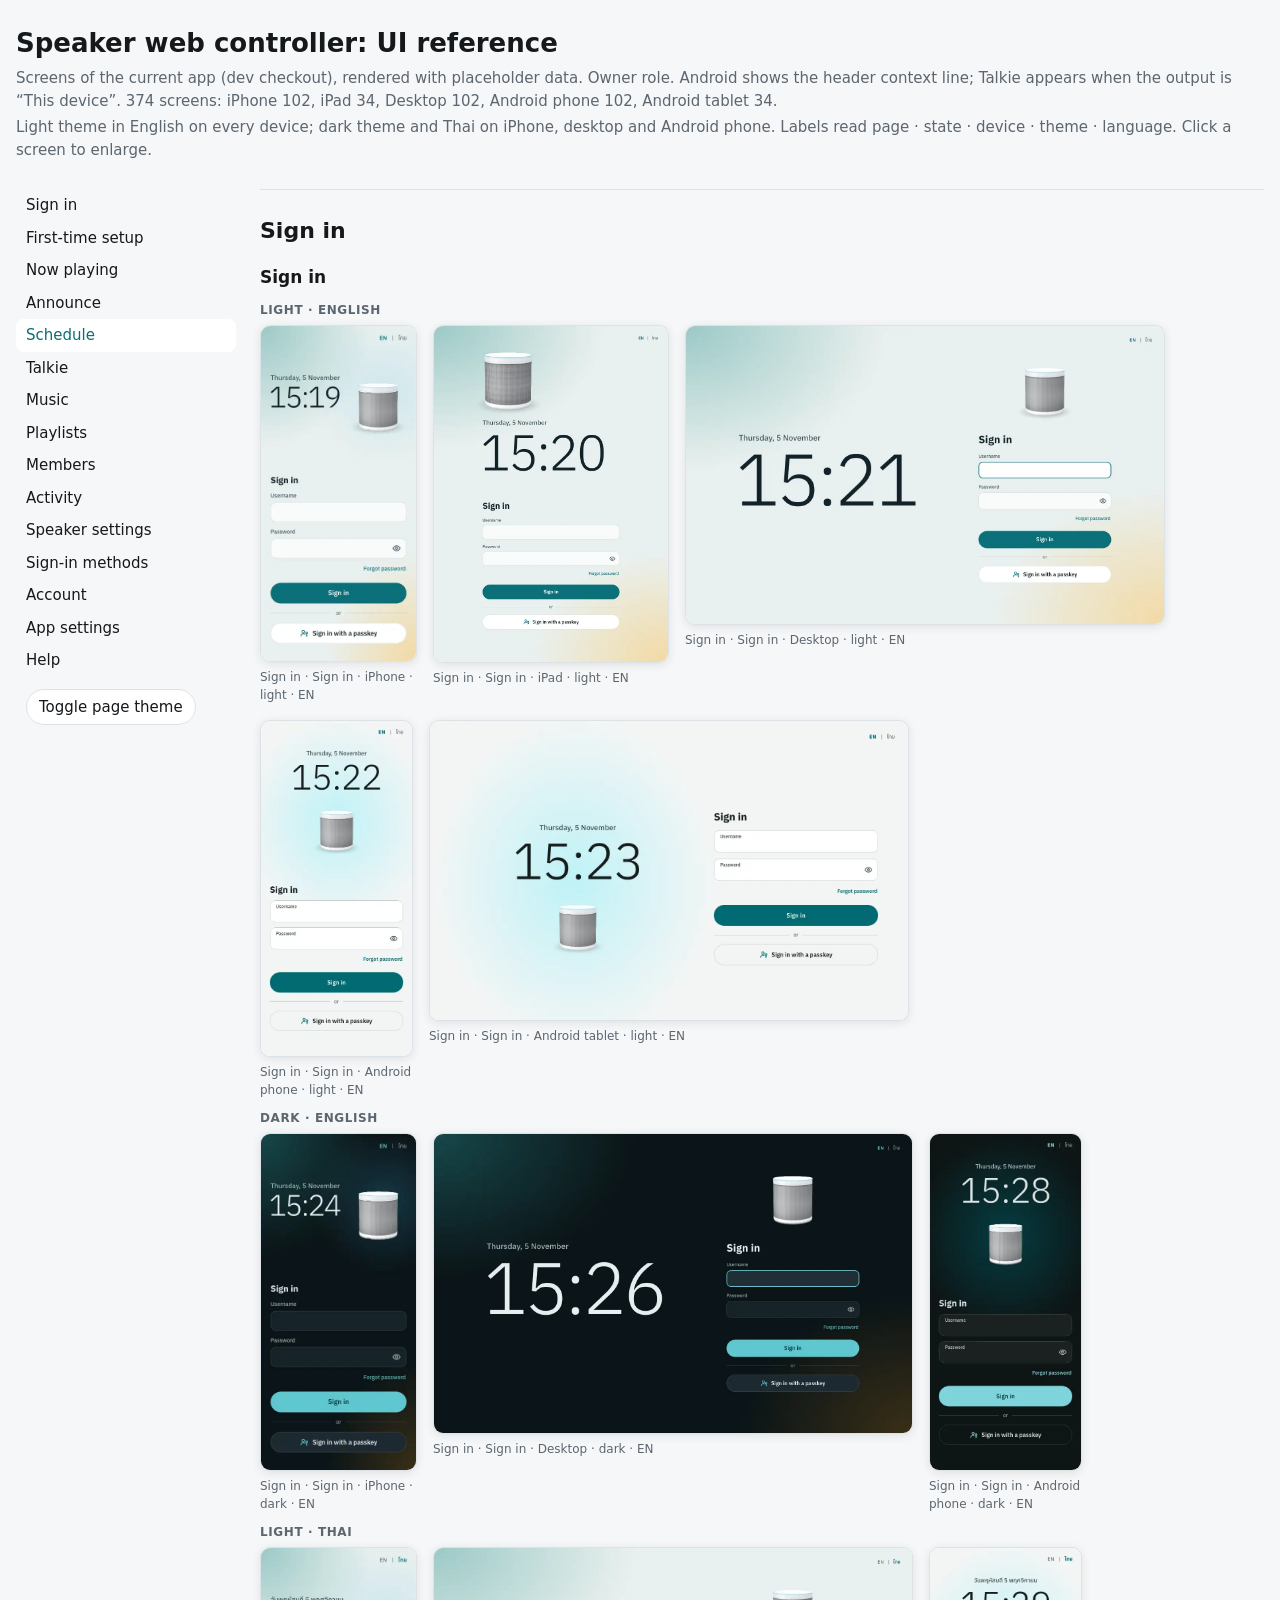
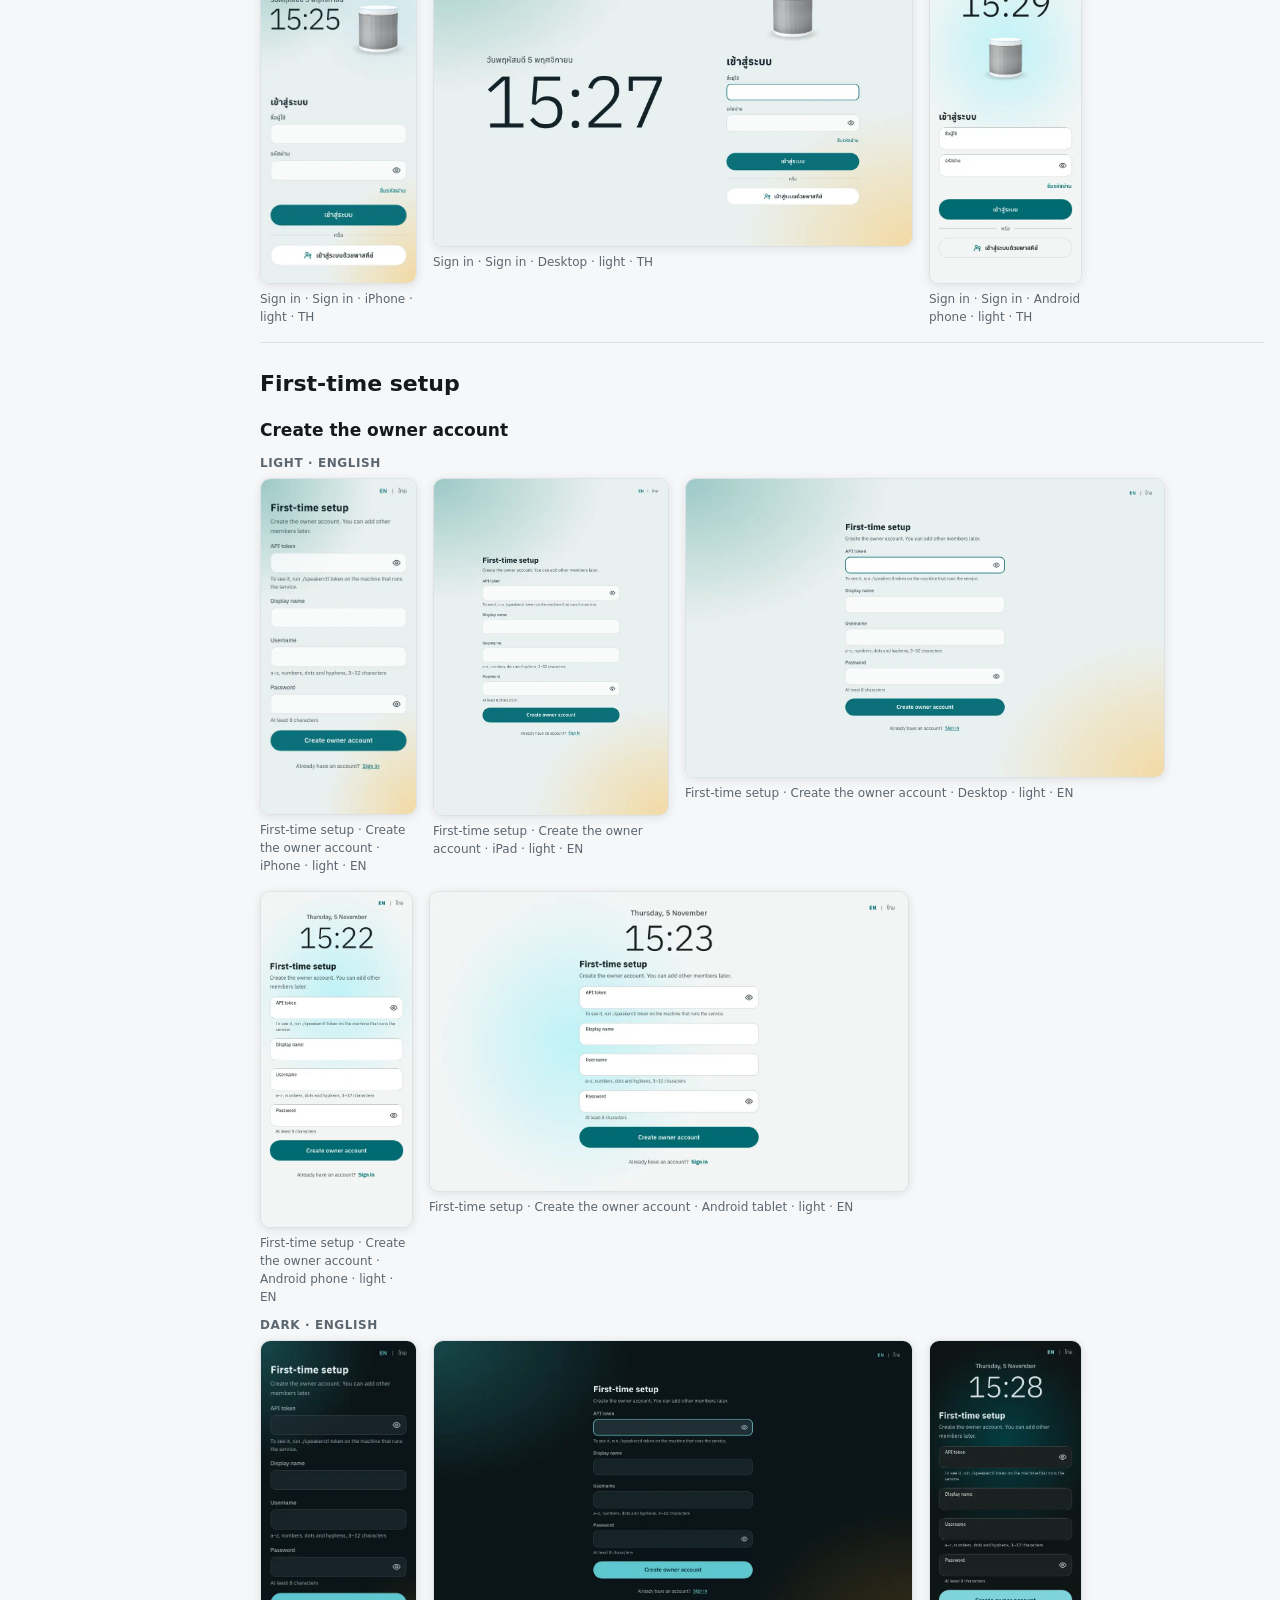
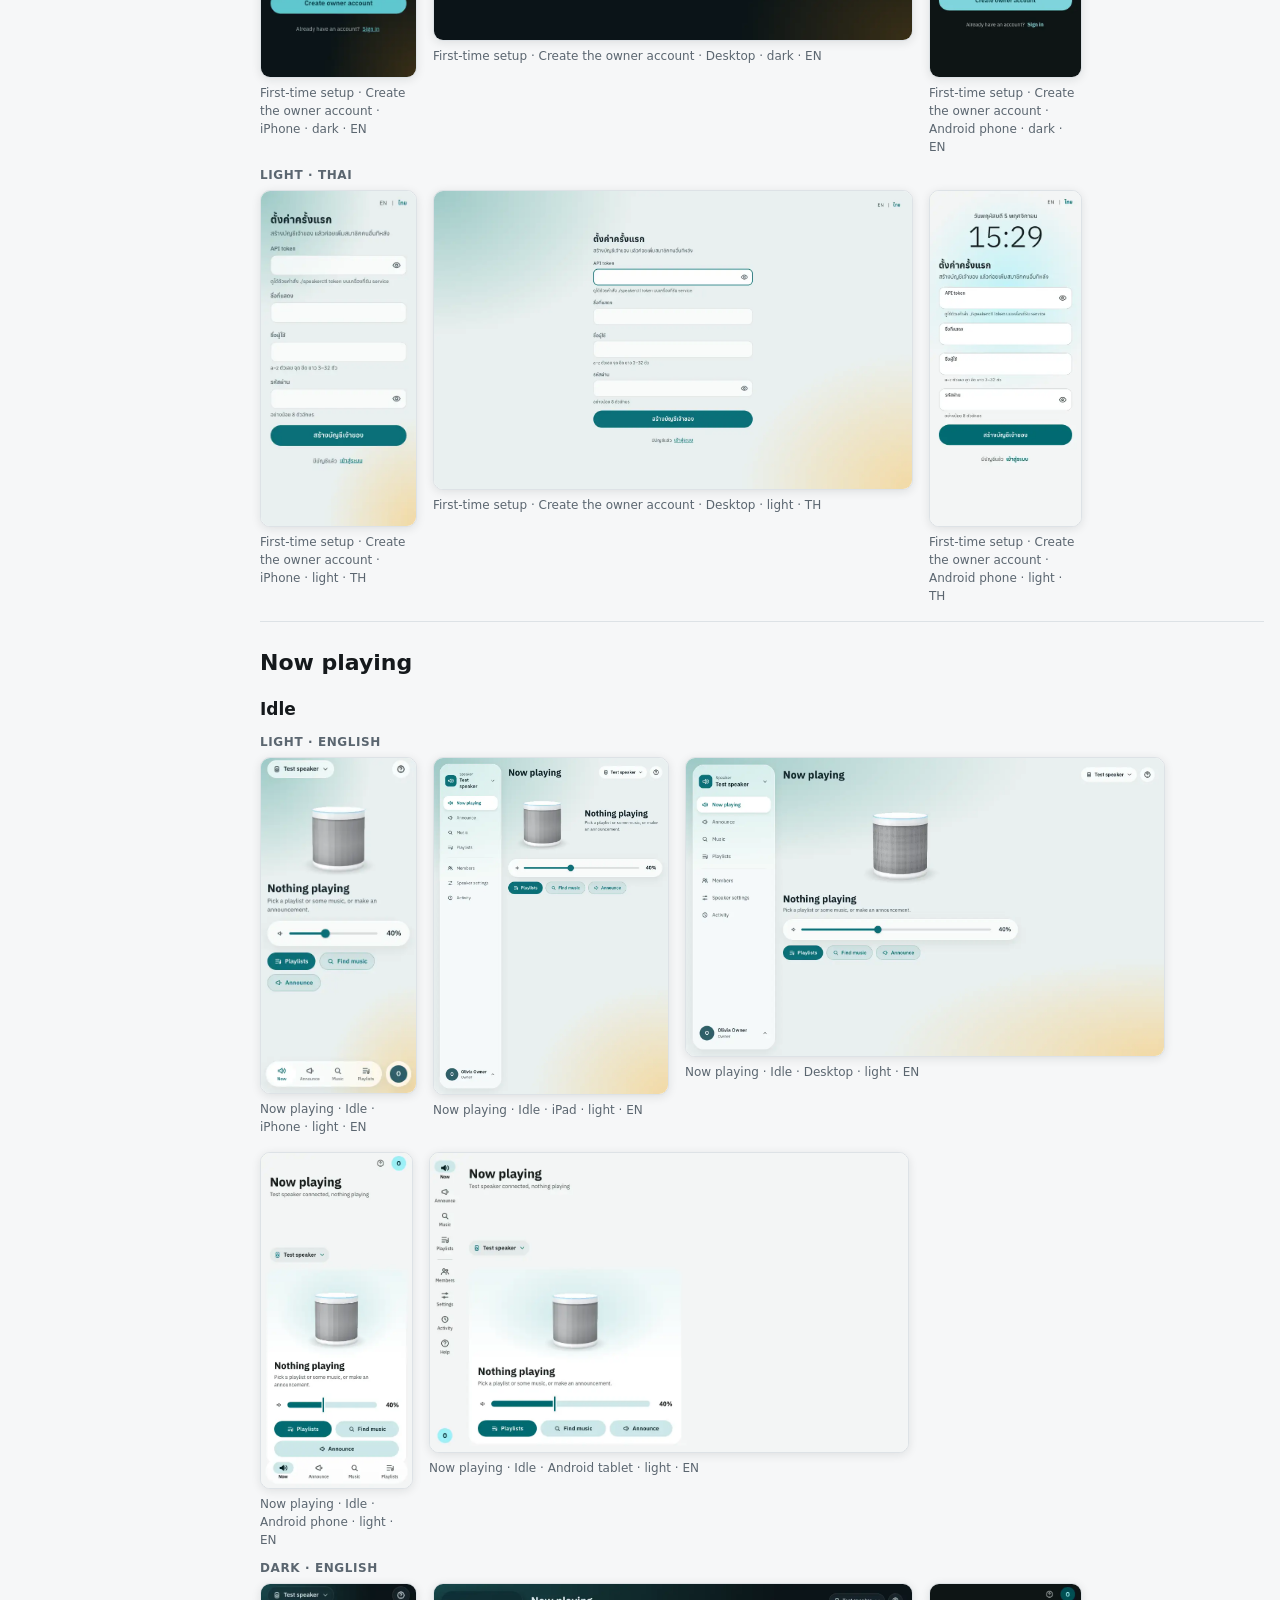
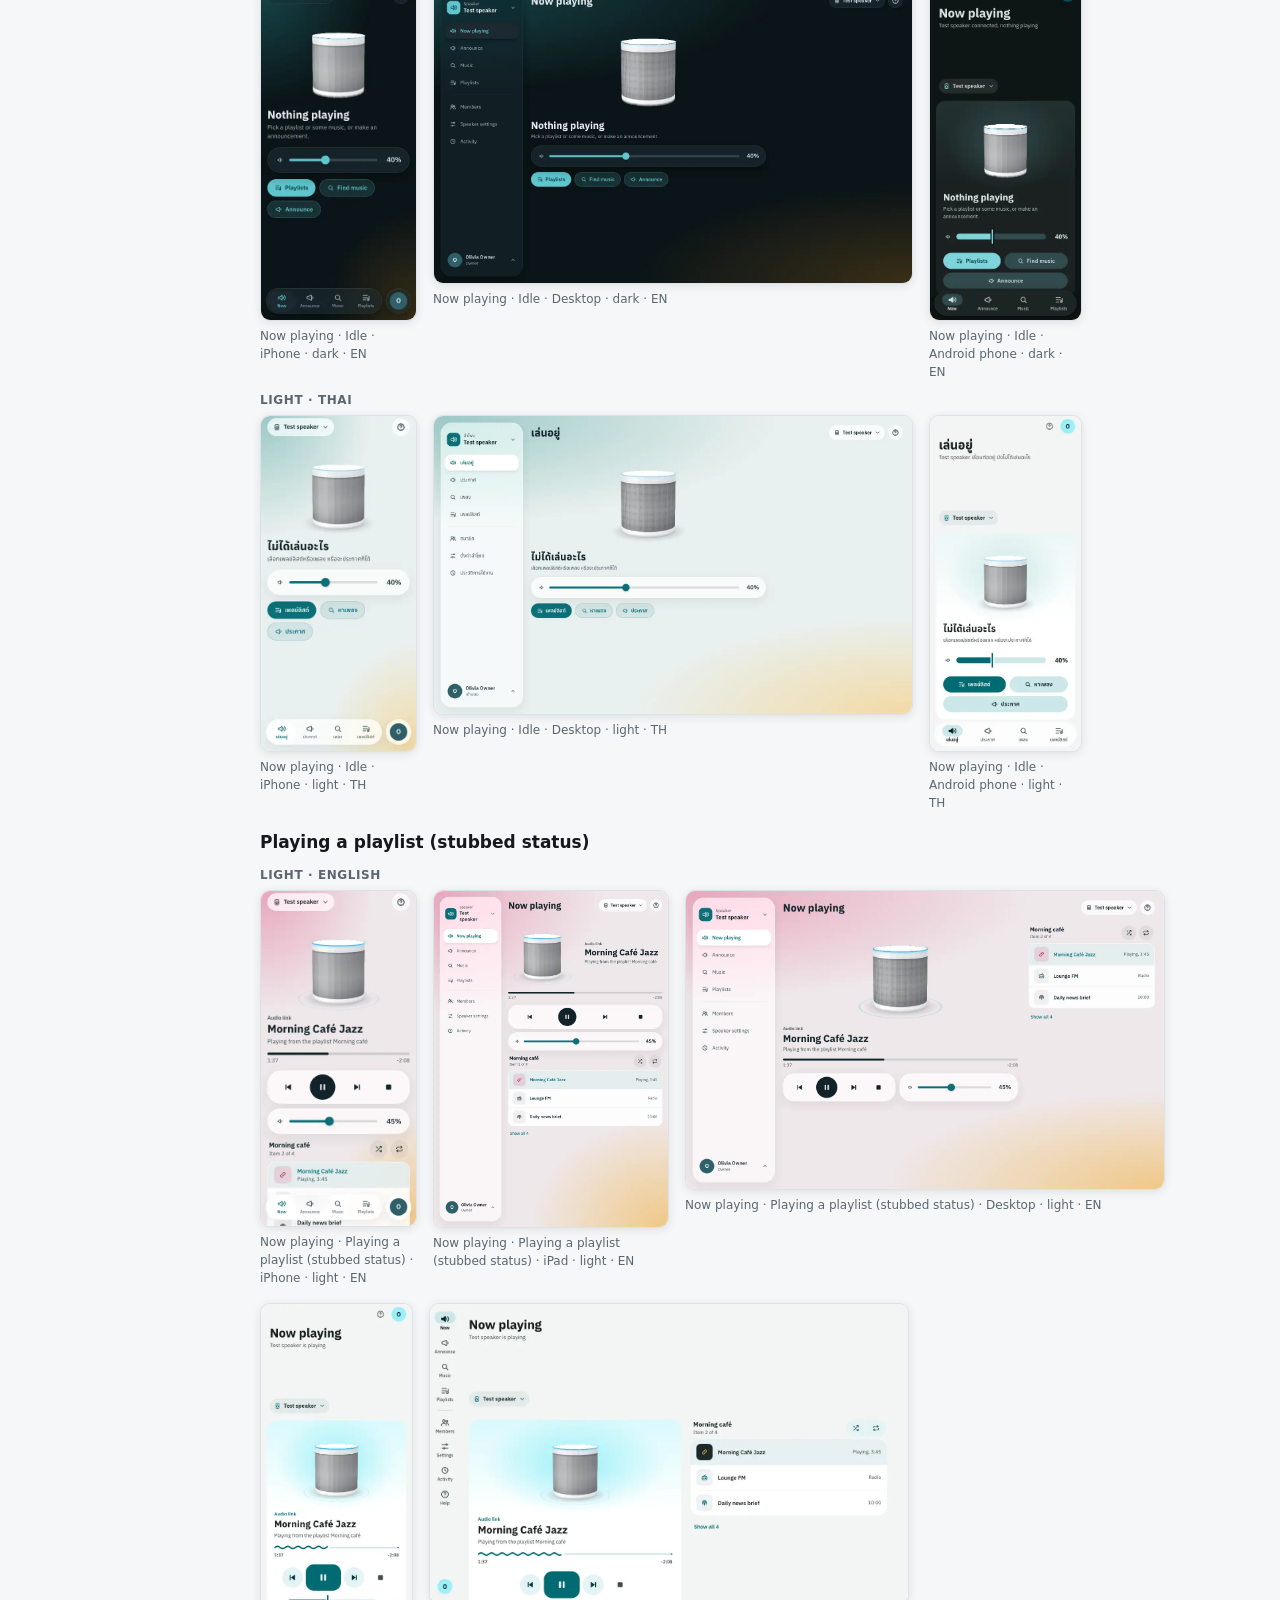
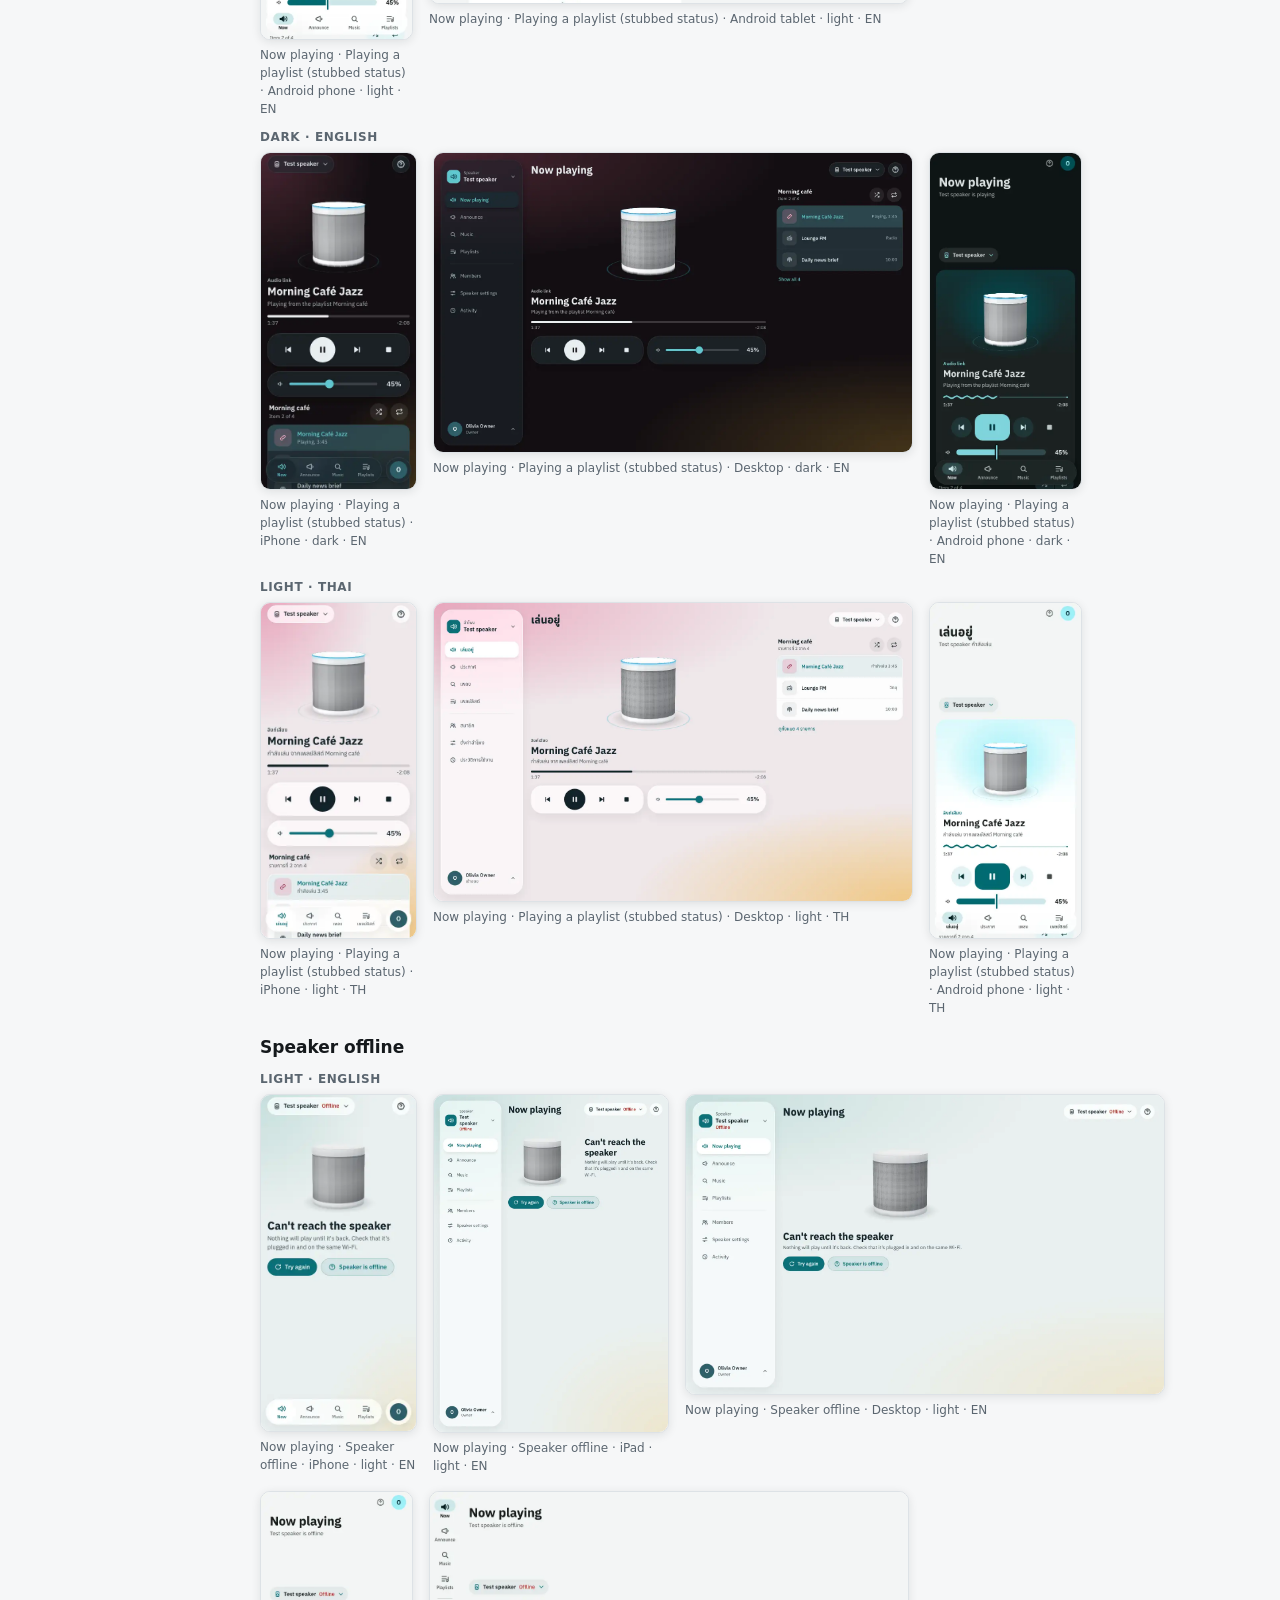
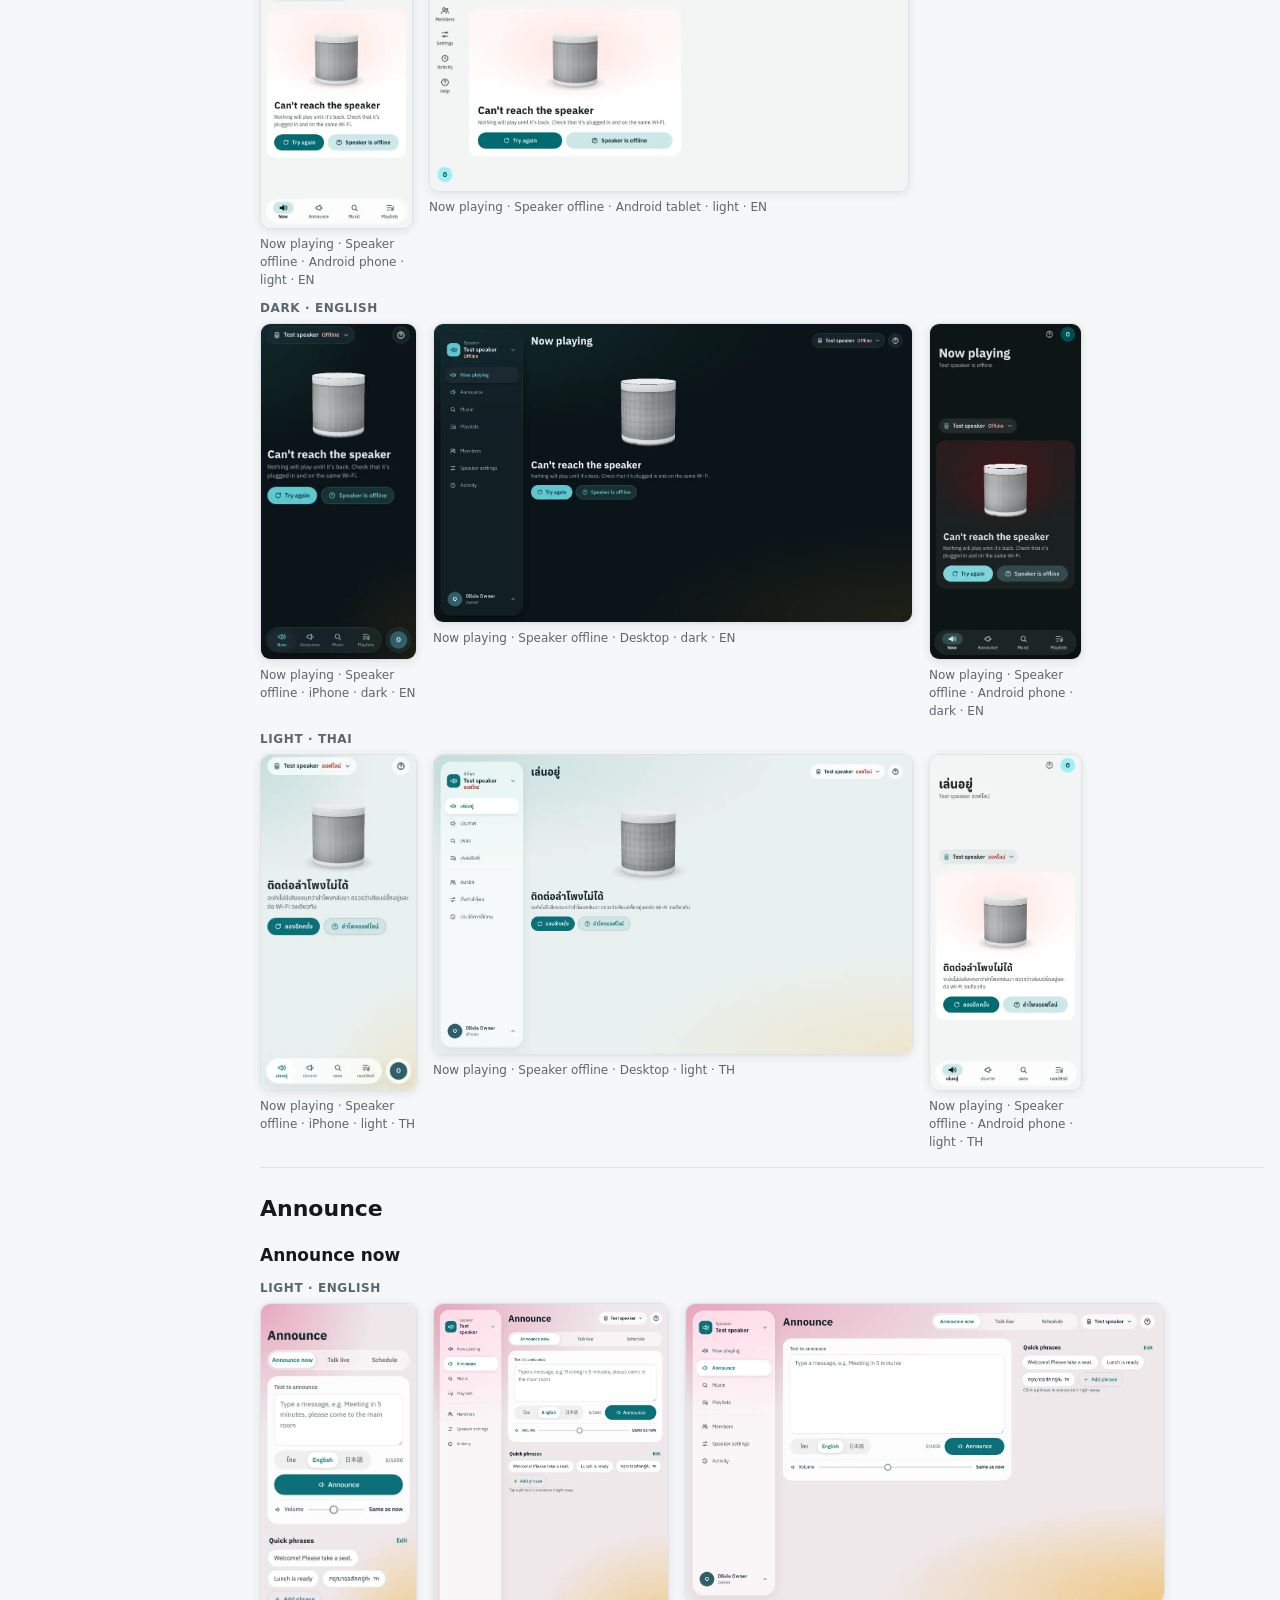
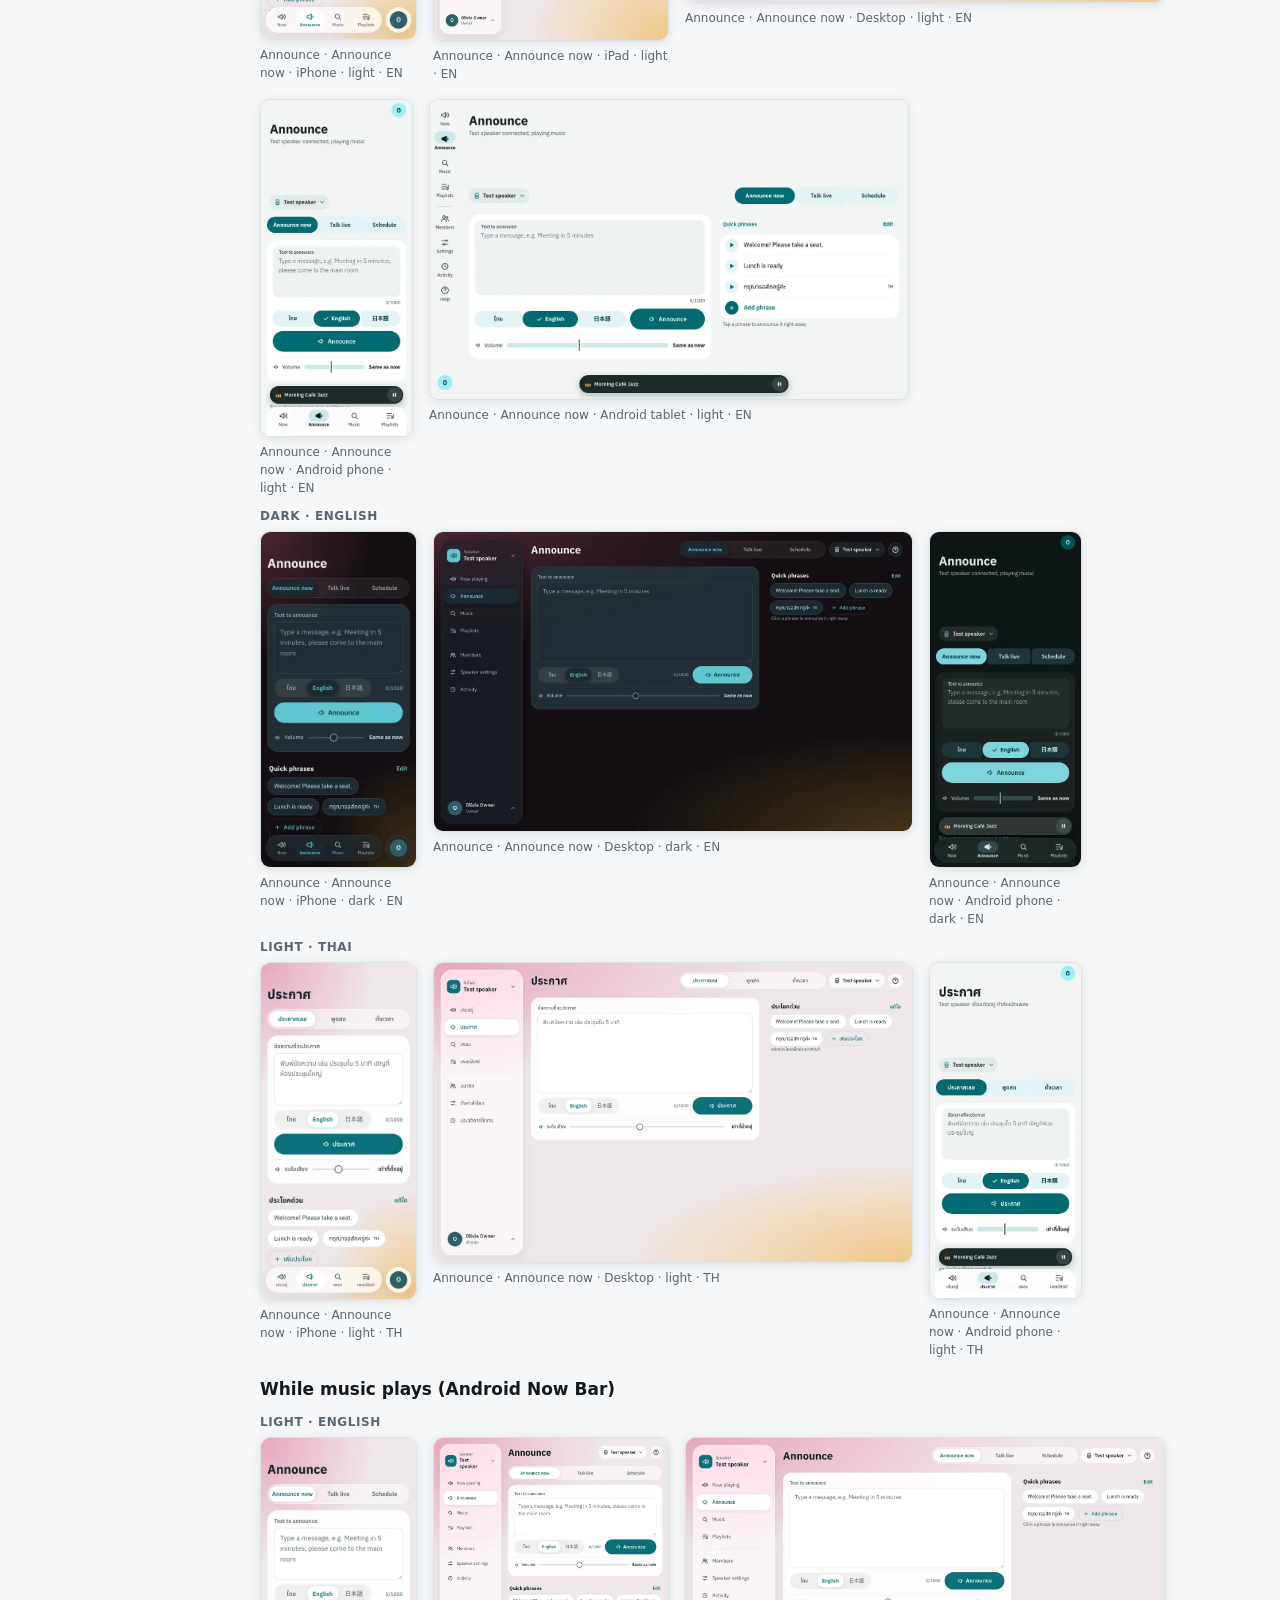
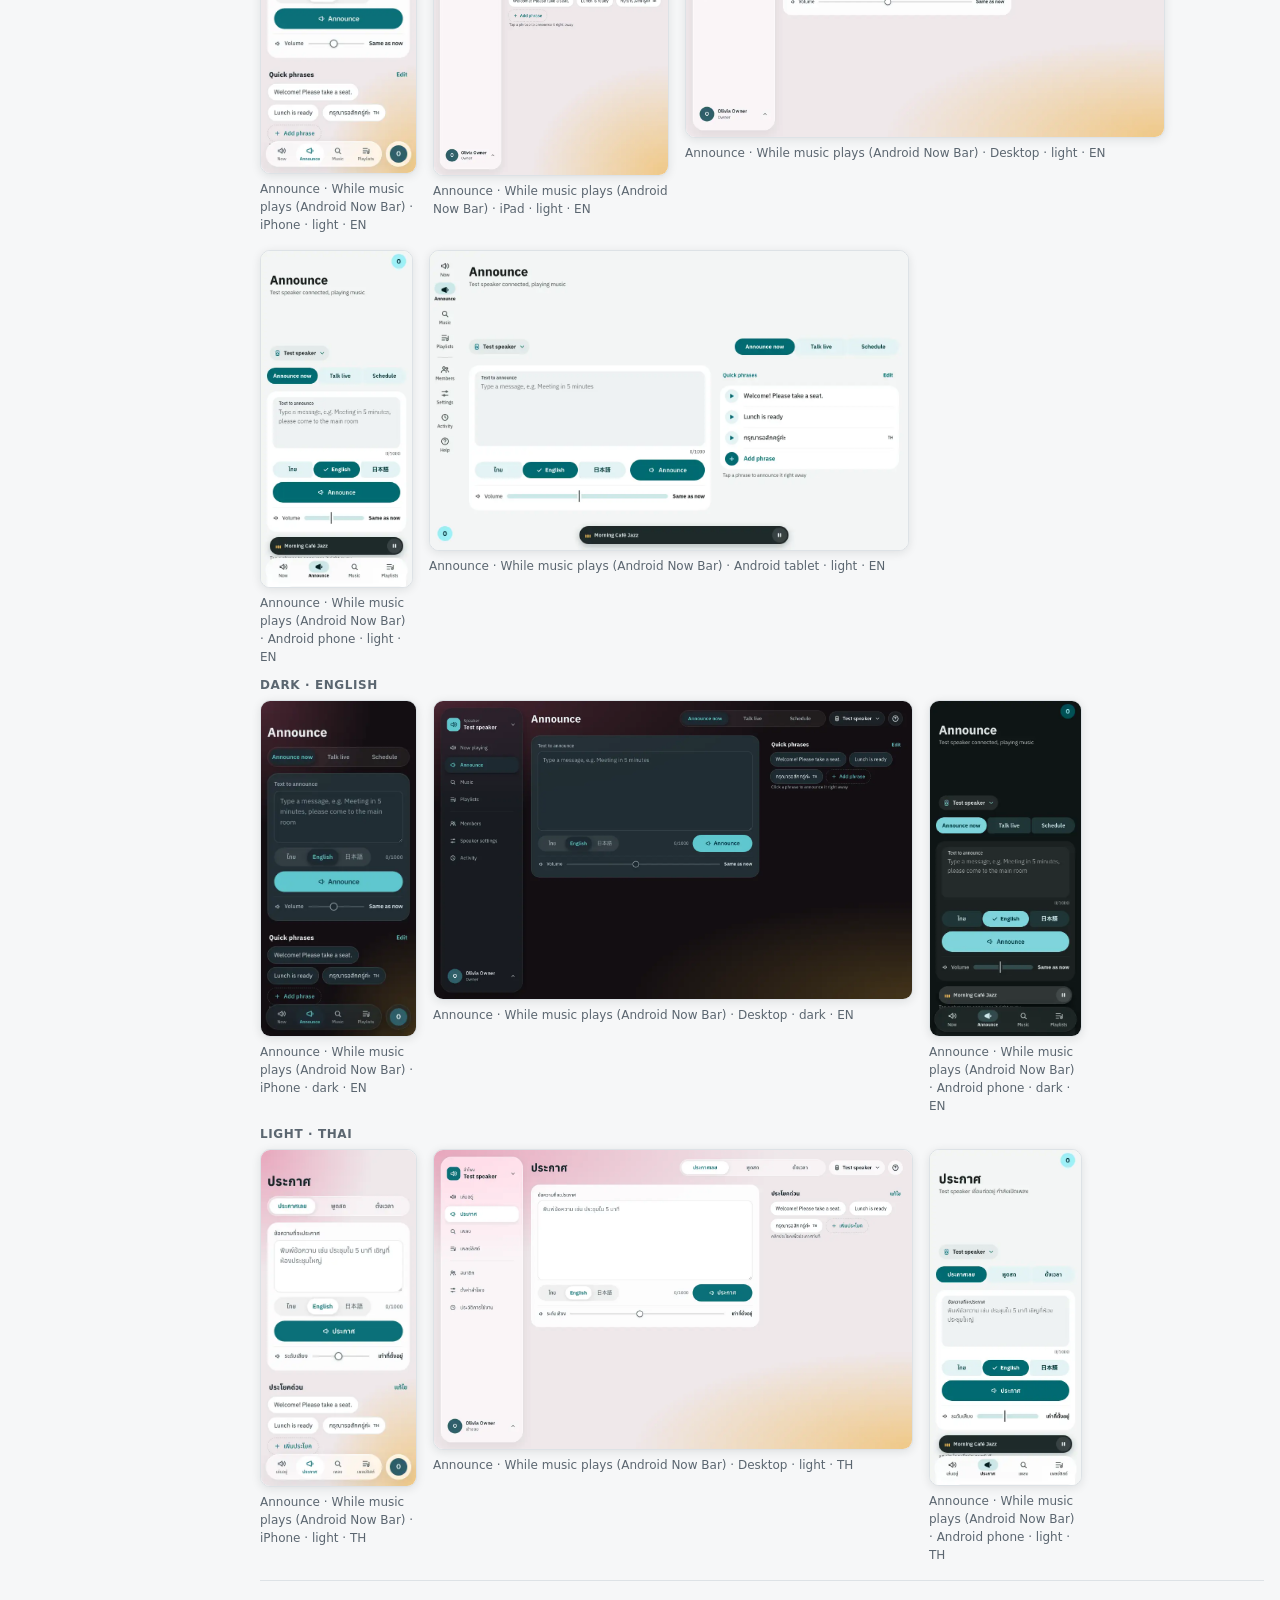
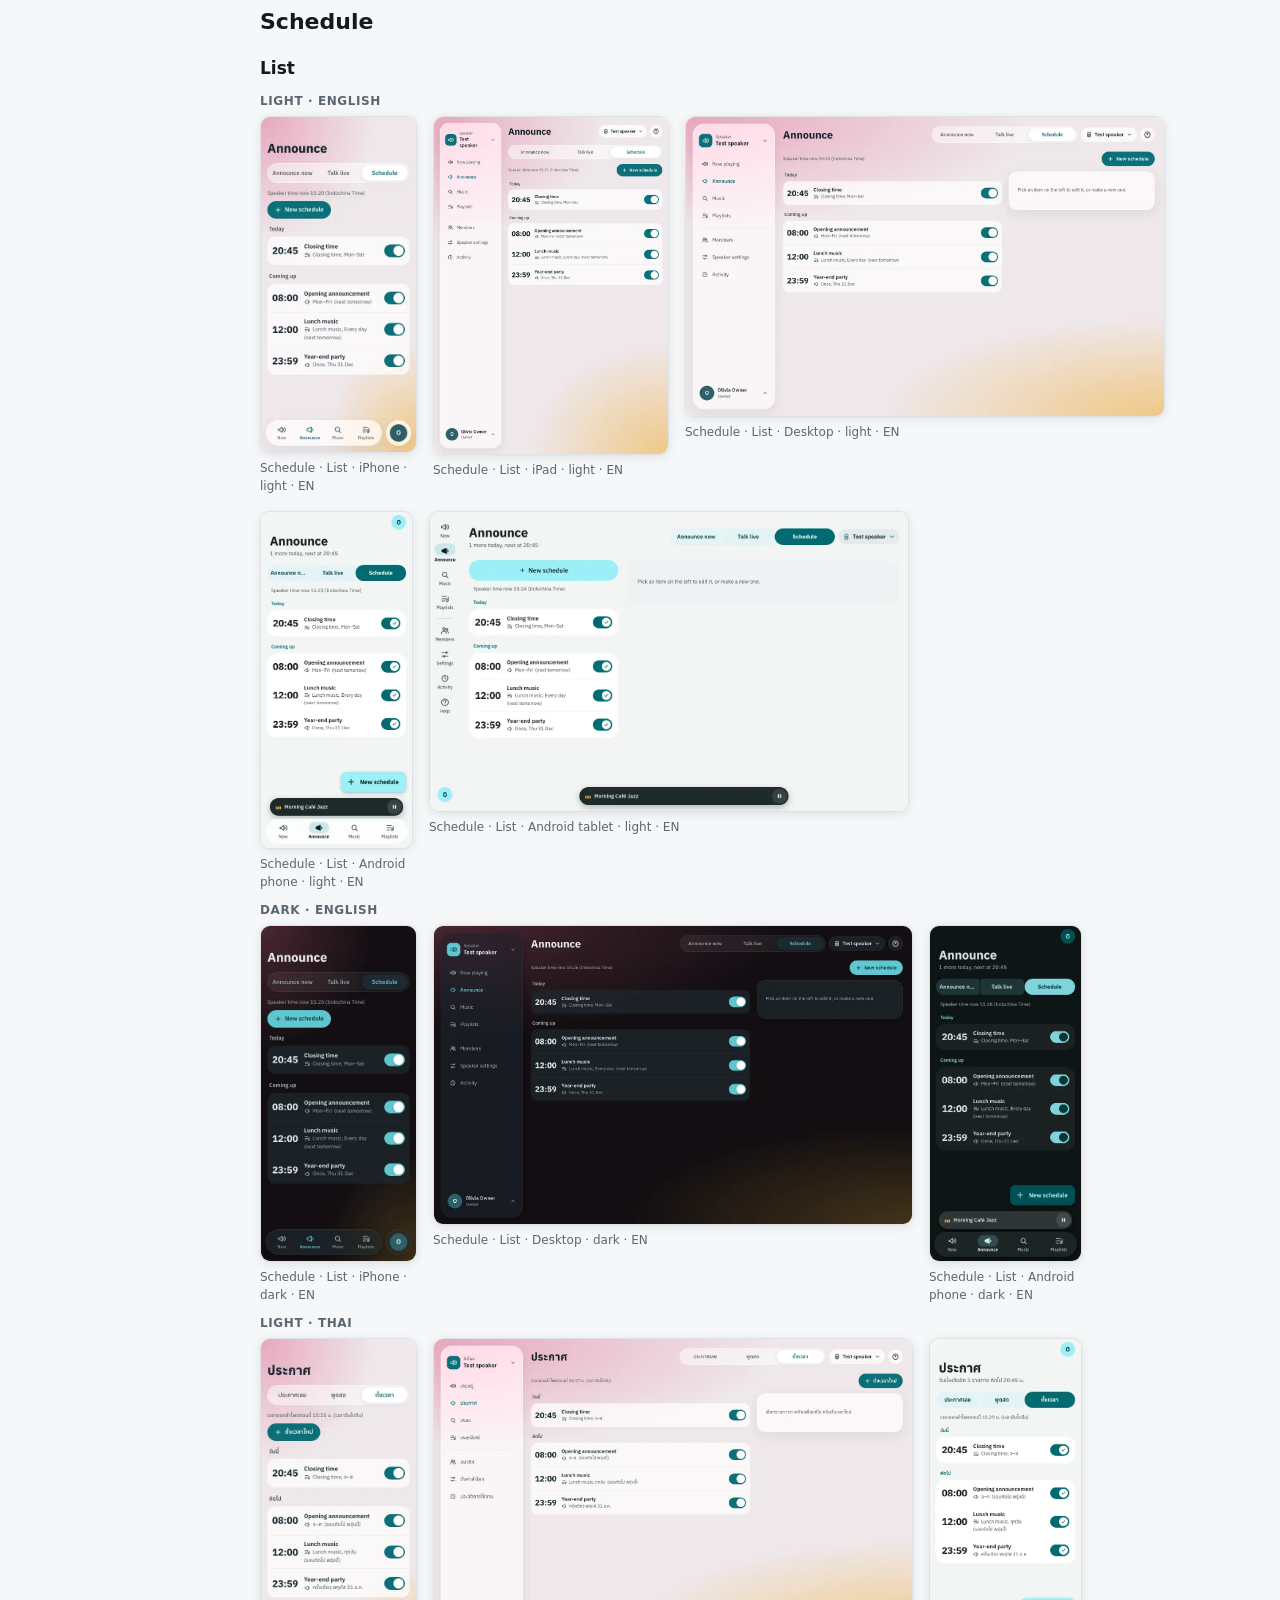
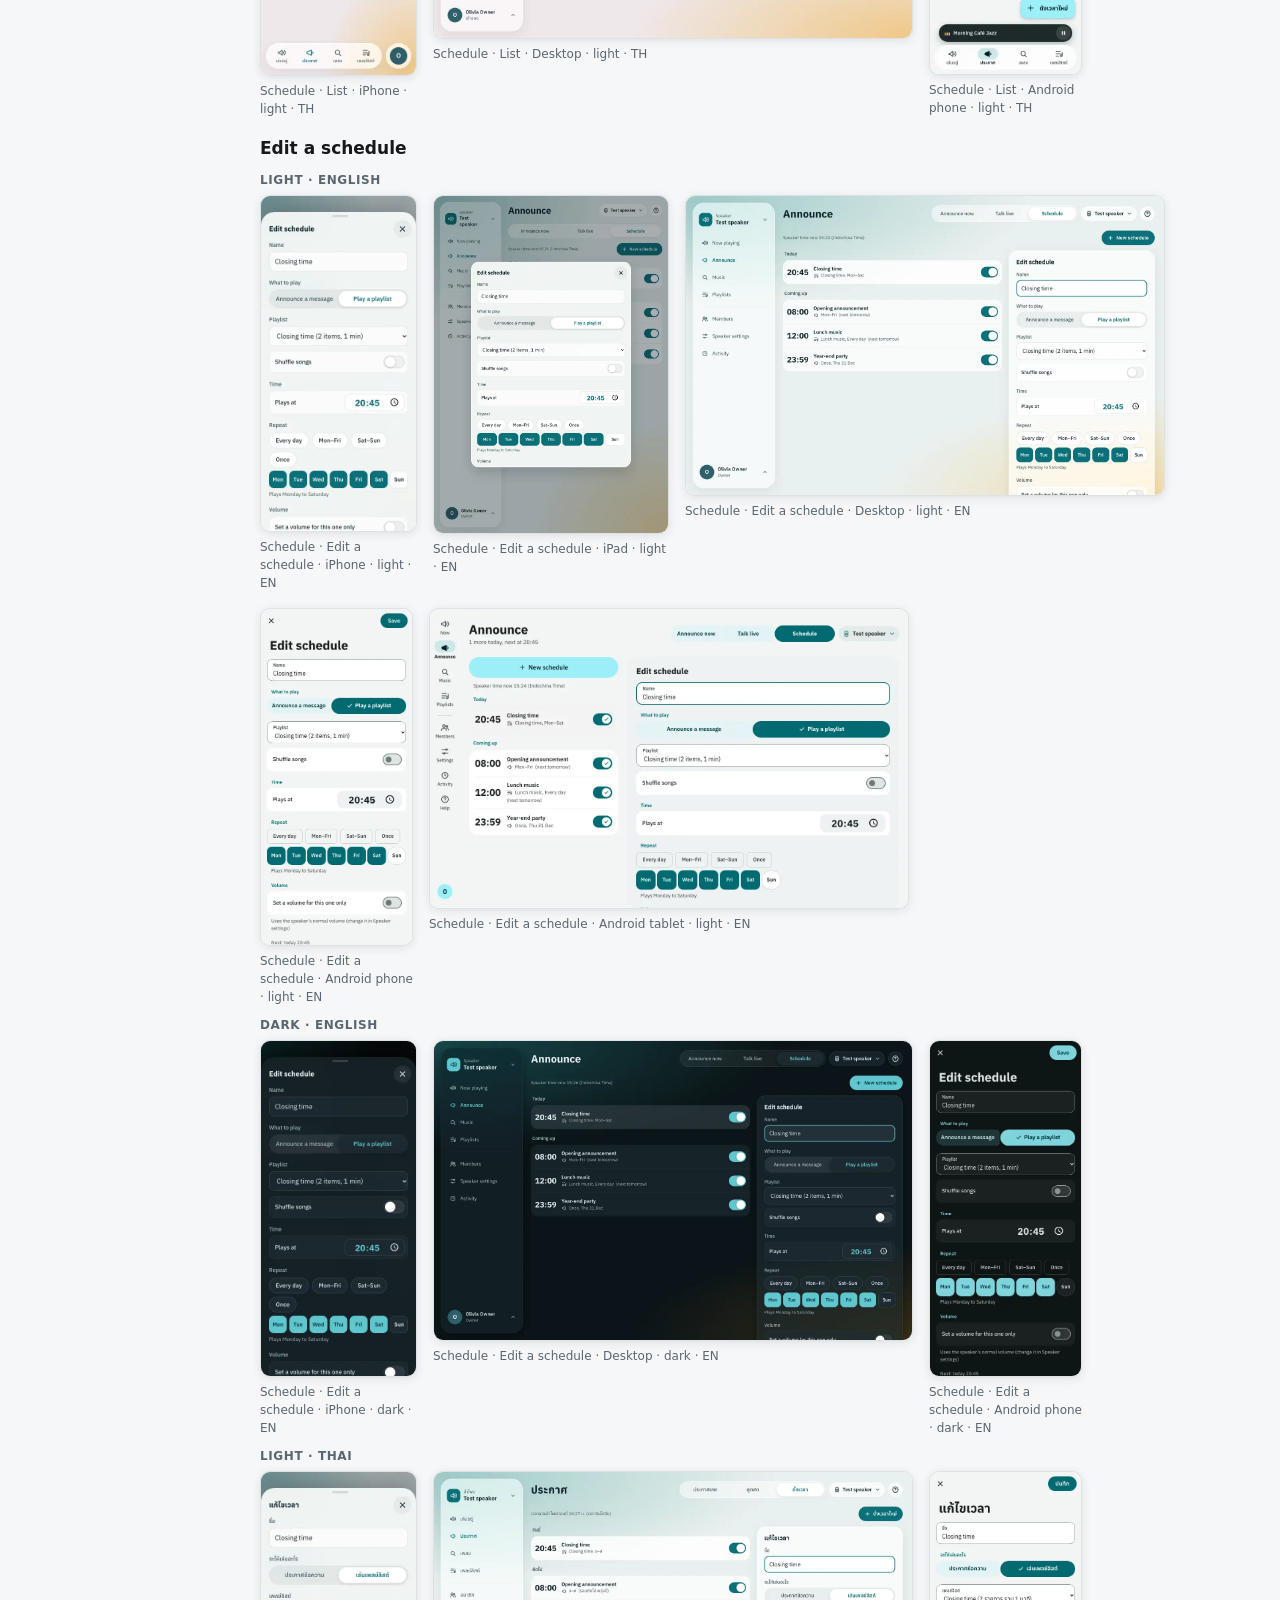
==== docs/design/speaker-ui-reference.html @ b65172de "docs(design): add the UI design reference page One self-contained HTML page with screenshots of ever" ====
<!doctype html>
<html lang="en">
<head>
<meta charset="utf-8">
<meta name="viewport" content="width=device-width, initial-scale=1">
<title>Speaker UI Reference</title>
<style>
:root { --bg:#f6f7f8; --surface:#ffffff; --ink:#15191c; --muted:#5b6670; --line:#dde2e6; --accent:#0b6e72;
  --shade:rgba(15,25,30,.10); color-scheme: light; }
@media (prefers-color-scheme: dark) { :root:not([data-theme="light"]) { --bg:#101416; --surface:#192024;
  --ink:#e7ecee; --muted:#9aa7ae; --line:#2b353a; --accent:#5cc6c9; --shade:rgba(0,0,0,.4); color-scheme: dark; } }
:root[data-theme="dark"] { --bg:#101416; --surface:#192024; --ink:#e7ecee; --muted:#9aa7ae; --line:#2b353a;
  --accent:#5cc6c9; --shade:rgba(0,0,0,.4); color-scheme: dark; }
* { box-sizing: border-box; }
body { margin:0; background:var(--bg); color:var(--ink); font:15px/1.5 system-ui, -apple-system, "Segoe UI", sans-serif; }
header.top { padding:24px 16px 8px; max-width:1800px; margin:0 auto; }
header.top h1 { margin:0 0 4px; font-size:26px; }
header.top p { margin:0 0 4px; color:var(--muted); }
.layout { display:grid; grid-template-columns: 220px minmax(0,1fr); gap:24px; max-width:1800px; margin:0 auto; padding:0 16px 64px; }
nav.toc { position:sticky; top:0; align-self:start; max-height:100vh; overflow:auto; padding:16px 0; }
nav.toc ul { list-style:none; margin:0; padding:0; }
nav.toc a { display:block; padding:5px 10px; border-radius:8px; color:var(--ink); text-decoration:none; }
nav.toc a:hover, nav.toc a.on { background:var(--surface); color:var(--accent); }
nav.toc .sep { margin:14px 10px 4px; font-size:12px; text-transform:uppercase; letter-spacing:.05em; color:var(--muted); }
.themebtn { margin:12px 10px 0; padding:6px 12px; border:1px solid var(--line); border-radius:999px; background:var(--surface); color:var(--ink); cursor:pointer; font:inherit; }
section.page { padding-top:16px; border-top:1px solid var(--line); margin-top:16px; scroll-margin-top:56px; }
section.page h2 { font-size:22px; margin:8px 0; }
.state h3 { font-size:17px; margin:18px 0 6px; }
.variant h4 { font-size:12px; font-weight:600; text-transform:uppercase; letter-spacing:.05em; color:var(--muted); margin:10px 0 6px; }
.row { display:flex; flex-wrap:wrap; gap:16px; align-items:flex-start; }
figure.shot { margin:0; max-width:100%; }
.zoom { display:block; padding:0; border:1px solid var(--line); border-radius:10px; overflow:hidden; background:var(--surface); cursor:zoom-in; box-shadow:0 2px 10px var(--shade); max-width:100%; }
.zoom { width:100%; }
.zoom img { display:block; width:100%; height:auto; }
figcaption { font-size:12px; color:var(--muted); margin-top:6px; }
.note { color:var(--muted); font-size:13px; }
dialog.lb { border:0; padding:0; background:transparent; max-width:96vw; max-height:96vh; }
dialog.lb::backdrop { background:rgba(0,0,0,.8); }
dialog.lb img { display:block; max-width:96vw; max-height:90vh; border-radius:10px; }
dialog.lb p { color:#fff; margin:6px 0 0; font-size:13px; text-align:center; }
@media (max-width: 860px) {
  .layout { grid-template-columns: minmax(0,1fr); gap:0; }
  nav.toc { position:sticky; top:0; z-index:2; max-height:none; background:var(--bg); padding:8px 0; border-bottom:1px solid var(--line); }
  nav.toc ul { display:flex; gap:4px; overflow-x:auto; white-space:nowrap; }
  nav.toc .sep, .themebtn { display:none; }
  figure.shot { flex:1 1 100%; width:auto !important; }
  figure.phone, figure.android { flex:1 1 calc(50% - 8px); }
}
</style>
</head>
<body>
<header class="top">
<h1>Speaker web controller: UI reference</h1>
<p>Screens of the current app (dev checkout), rendered with placeholder data. Owner role. Android shows the header context line; Talkie appears when the output is “This device”. 374 screens: iPhone 102, iPad 34, Desktop 102, Android phone 102, Android tablet 34.</p>
<p>Light theme in English on every device; dark theme and Thai on iPhone, desktop and Android phone. Labels read page · state · device · theme · language. Click a screen to enlarge.</p>
</header>
<div class="layout">
<nav class="toc" aria-label="Pages"><ul><li><a href="#login">Sign in</a></li><li><a href="#setup">First-time setup</a></li><li><a href="#now">Now playing</a></li><li><a href="#announce">Announce</a></li><li><a href="#schedule">Schedule</a></li><li><a href="#talkie">Talkie</a></li><li><a href="#music">Music</a></li><li><a href="#playlists">Playlists</a></li><li><a href="#members">Members</a></li><li><a href="#activity">Activity</a></li><li><a href="#settings">Speaker settings</a></li><li><a href="#auth">Sign-in methods</a></li><li><a href="#account">Account</a></li><li><a href="#prefs">App settings</a></li><li><a href="#help">Help</a></li></ul><button type="button" class="themebtn" id="themebtn">Toggle page theme</button></nav>
<main><section id="login" class="page"><h2>Sign in</h2><div class="state" id="login-main"><h3>Sign in</h3><div class="variant"><h4>Light · English</h4><div class="row"><figure class="shot phone" style="width:157px"><button type="button" class="zoom" aria-label="Enlarge Sign in · Sign in · iPhone · light · EN"><img src="[data-uri]" alt="Sign in · Sign in · iPhone · light · EN" loading="lazy" decoding="async"></button><figcaption>Sign in · Sign in · iPhone · light · EN</figcaption></figure><figure class="shot ipad" style="width:236px"><button type="button" class="zoom" aria-label="Enlarge Sign in · Sign in · iPad · light · EN"><img src="[data-uri]" alt="Sign in · Sign in · iPad · light · EN" loading="lazy" decoding="async"></button><figcaption>Sign in · Sign in · iPad · light · EN</figcaption></figure><figure class="shot desktop" style="width:480px"><button type="button" class="zoom" aria-label="Enlarge Sign in · Sign in · Desktop · light · EN"><img src="[data-uri]" alt="Sign in · Sign in · Desktop · light · EN" loading="lazy" decoding="async"></button><figcaption>Sign in · Sign in · Desktop · light · EN</figcaption></figure><figure class="shot android" style="width:153px"><button type="button" class="zoom" aria-label="Enlarge Sign in · Sign in · Android phone · light · EN"><img src="[data-uri]" alt="Sign in · Sign in · Android phone · light · EN" loading="lazy" decoding="async"></button><figcaption>Sign in · Sign in · Android phone · light · EN</figcaption></figure><figure class="shot android-tablet" style="width:480px"><button type="button" class="zoom" aria-label="Enlarge Sign in · Sign in · Android tablet · light · EN"><img src="[data-uri]" alt="Sign in · Sign in · Android tablet · light · EN" loading="lazy" decoding="async"></button><figcaption>Sign in · Sign in · Android tablet · light · EN</figcaption></figure></div></div><div class="variant"><h4>Dark · English</h4><div class="row"><figure class="shot phone" style="width:157px"><button type="button" class="zoom" aria-label="Enlarge Sign in · Sign in · iPhone · dark · EN"><img src="[data-uri]" alt="Sign in · Sign in · iPhone · dark · EN" loading="lazy" decoding="async"></button><figcaption>Sign in · Sign in · iPhone · dark · EN</figcaption></figure><figure class="shot desktop" style="width:480px"><button type="button" class="zoom" aria-label="Enlarge Sign in · Sign in · Desktop · dark · EN"><img src="[data-uri]" alt="Sign in · Sign in · Desktop · dark · EN" loading="lazy" decoding="async"></button><figcaption>Sign in · Sign in · Desktop · dark · EN</figcaption></figure><figure class="shot android" style="width:153px"><button type="button" class="zoom" aria-label="Enlarge Sign in · Sign in · Android phone · dark · EN"><img src="[data-uri]" alt="Sign in · Sign in · Android phone · dark · EN" loading="lazy" decoding="async"></button><figcaption>Sign in · Sign in · Android phone · dark · EN</figcaption></figure></div></div><div class="variant"><h4>Light · Thai</h4><div class="row"><figure class="shot phone" style="width:157px"><button type="button" class="zoom" aria-label="Enlarge Sign in · Sign in · iPhone · light · TH"><img src="[data-uri]" alt="Sign in · Sign in · iPhone · light · TH" loading="lazy" decoding="async"></button><figcaption>Sign in · Sign in · iPhone · light · TH</figcaption></figure><figure class="shot desktop" style="width:480px"><button type="button" class="zoom" aria-label="Enlarge Sign in · Sign in · Desktop · light · TH"><img src="[data-uri]" alt="Sign in · Sign in · Desktop · light · TH" loading="lazy" decoding="async"></button><figcaption>Sign in · Sign in · Desktop · light · TH</figcaption></figure><figure class="shot android" style="width:153px"><button type="button" class="zoom" aria-label="Enlarge Sign in · Sign in · Android phone · light · TH"><img src="[data-uri]" alt="Sign in · Sign in · Android phone · light · TH" loading="lazy" decoding="async"></button><figcaption>Sign in · Sign in · Android phone · light · TH</figcaption></figure></div></div></div></section><section id="setup" class="page"><h2>First-time setup</h2><div class="state" id="setup-main"><h3>Create the owner account</h3><div class="variant"><h4>Light · English</h4><div class="row"><figure class="shot phone" style="width:157px"><button type="button" class="zoom" aria-label="Enlarge First-time setup · Create the owner account · iPhone · light · EN"><img src="[data-uri]" alt="First-time setup · Create the owner account · iPhone · light · EN" loading="lazy" decoding="async"></button><figcaption>First-time setup · Create the owner account · iPhone · light · EN</figcaption></figure><figure class="shot ipad" style="width:236px"><button type="button" class="zoom" aria-label="Enlarge First-time setup · Create the owner account · iPad · light · EN"><img src="[data-uri]" alt="First-time setup · Create the owner account · iPad · light · EN" loading="lazy" decoding="async"></button><figcaption>First-time setup · Create the owner account · iPad · light · EN</figcaption></figure><figure class="shot desktop" style="width:480px"><button type="button" class="zoom" aria-label="Enlarge First-time setup · Create the owner account · Desktop · light · EN"><img src="[data-uri]" alt="First-time setup · Create the owner account · Desktop · light · EN" loading="lazy" decoding="async"></button><figcaption>First-time setup · Create the owner account · Desktop · light · EN</figcaption></figure><figure class="shot android" style="width:153px"><button type="button" class="zoom" aria-label="Enlarge First-time setup · Create the owner account · Android phone · light · EN"><img src="[data-uri]" alt="First-time setup · Create the owner account · Android phone · light · EN" loading="lazy" decoding="async"></button><figcaption>First-time setup · Create the owner account · Android phone · light · EN</figcaption></figure><figure class="shot android-tablet" style="width:480px"><button type="button" class="zoom" aria-label="Enlarge First-time setup · Create the owner account · Android tablet · light · EN"><img src="[data-uri]" alt="First-time setup · Create the owner account · Android tablet · light · EN" loading="lazy" decoding="async"></button><figcaption>First-time setup · Create the owner account · Android tablet · light · EN</figcaption></figure></div></div><div class="variant"><h4>Dark · English</h4><div class="row"><figure class="shot phone" style="width:157px"><button type="button" class="zoom" aria-label="Enlarge First-time setup · Create the owner account · iPhone · dark · EN"><img src="[data-uri]" alt="First-time setup · Create the owner account · iPhone · dark · EN" loading="lazy" decoding="async"></button><figcaption>First-time setup · Create the owner account · iPhone · dark · EN</figcaption></figure><figure class="shot desktop" style="width:480px"><button type="button" class="zoom" aria-label="Enlarge First-time setup · Create the owner account · Desktop · dark · EN"><img src="[data-uri]" alt="First-time setup · Create the owner account · Desktop · dark · EN" loading="lazy" decoding="async"></button><figcaption>First-time setup · Create the owner account · Desktop · dark · EN</figcaption></figure><figure class="shot android" style="width:153px"><button type="button" class="zoom" aria-label="Enlarge First-time setup · Create the owner account · Android phone · dark · EN"><img src="[data-uri]" alt="First-time setup · Create the owner account · Android phone · dark · EN" loading="lazy" decoding="async"></button><figcaption>First-time setup · Create the owner account · Android phone · dark · EN</figcaption></figure></div></div><div class="variant"><h4>Light · Thai</h4><div class="row"><figure class="shot phone" style="width:157px"><button type="button" class="zoom" aria-label="Enlarge First-time setup · Create the owner account · iPhone · light · TH"><img src="[data-uri]" alt="First-time setup · Create the owner account · iPhone · light · TH" loading="lazy" decoding="async"></button><figcaption>First-time setup · Create the owner account · iPhone · light · TH</figcaption></figure><figure class="shot desktop" style="width:480px"><button type="button" class="zoom" aria-label="Enlarge First-time setup · Create the owner account · Desktop · light · TH"><img src="[data-uri]" alt="First-time setup · Create the owner account · Desktop · light · TH" loading="lazy" decoding="async"></button><figcaption>First-time setup · Create the owner account · Desktop · light · TH</figcaption></figure><figure class="shot android" style="width:153px"><button type="button" class="zoom" aria-label="Enlarge First-time setup · Create the owner account · Android phone · light · TH"><img src="[data-uri]" alt="First-time setup · Create the owner account · Android phone · light · TH" loading="lazy" decoding="async"></button><figcaption>First-time setup · Create the owner account · Android phone · light · TH</figcaption></figure></div></div></div></section><section id="now" class="page"><h2>Now playing</h2><div class="state" id="now-idle"><h3>Idle</h3><div class="variant"><h4>Light · English</h4><div class="row"><figure class="shot phone" style="width:157px"><button type="button" class="zoom" aria-label="Enlarge Now playing · Idle · iPhone · light · EN"><img src="[data-uri]" alt="Now playing · Idle · iPhone · light · EN" loading="lazy" decoding="async"></button><figcaption>Now playing · Idle · iPhone · light · EN</figcaption></figure><figure class="shot ipad" style="width:236px"><button type="button" class="zoom" aria-label="Enlarge Now playing · Idle · iPad · light · EN"><img src="[data-uri]" alt="Now playing · Idle · iPad · light · EN" loading="lazy" decoding="async"></button><figcaption>Now playing · Idle · iPad · light · EN</figcaption></figure><figure class="shot desktop" style="width:480px"><button type="button" class="zoom" aria-label="Enlarge Now playing · Idle · Desktop · light · EN"><img src="[data-uri]" alt="Now playing · Idle · Desktop · light · EN" loading="lazy" decoding="async"></button><figcaption>Now playing · Idle · Desktop · light · EN</figcaption></figure><figure class="shot android" style="width:153px"><button type="button" class="zoom" aria-label="Enlarge Now playing · Idle · Android phone · light · EN"><img src="[data-uri]" alt="Now playing · Idle · Android phone · light · EN" loading="lazy" decoding="async"></button><figcaption>Now playing · Idle · Android phone · light · EN</figcaption></figure><figure class="shot android-tablet" style="width:480px"><button type="button" class="zoom" aria-label="Enlarge Now playing · Idle · Android tablet · light · EN"><img src="[data-uri]" alt="Now playing · Idle · Android tablet · light · EN" loading="lazy" decoding="async"></button><figcaption>Now playing · Idle · Android tablet · light · EN</figcaption></figure></div></div><div class="variant"><h4>Dark · English</h4><div class="row"><figure class="shot phone" style="width:157px"><button type="button" class="zoom" aria-label="Enlarge Now playing · Idle · iPhone · dark · EN"><img src="[data-uri]" alt="Now playing · Idle · iPhone · dark · EN" loading="lazy" decoding="async"></button><figcaption>Now playing · Idle · iPhone · dark · EN</figcaption></figure><figure class="shot desktop" style="width:480px"><button type="button" class="zoom" aria-label="Enlarge Now playing · Idle · Desktop · dark · EN"><img src="[data-uri]" alt="Now playing · Idle · Desktop · dark · EN" loading="lazy" decoding="async"></button><figcaption>Now playing · Idle · Desktop · dark · EN</figcaption></figure><figure class="shot android" style="width:153px"><button type="button" class="zoom" aria-label="Enlarge Now playing · Idle · Android phone · dark · EN"><img src="[data-uri]" alt="Now playing · Idle · Android phone · dark · EN" loading="lazy" decoding="async"></button><figcaption>Now playing · Idle · Android phone · dark · EN</figcaption></figure></div></div><div class="variant"><h4>Light · Thai</h4><div class="row"><figure class="shot phone" style="width:157px"><button type="button" class="zoom" aria-label="Enlarge Now playing · Idle · iPhone · light · TH"><img src="[data-uri]" alt="Now playing · Idle · iPhone · light · TH" loading="lazy" decoding="async"></button><figcaption>Now playing · Idle · iPhone · light · TH</figcaption></figure><figure class="shot desktop" style="width:480px"><button type="button" class="zoom" aria-label="Enlarge Now playing · Idle · Desktop · light · TH"><img src="[data-uri]" alt="Now playing · Idle · Desktop · light · TH" loading="lazy" decoding="async"></button><figcaption>Now playing · Idle · Desktop · light · TH</figcaption></figure><figure class="shot android" style="width:153px"><button type="button" class="zoom" aria-label="Enlarge Now playing · Idle · Android phone · light · TH"><img src="[data-uri]" alt="Now playing · Idle · Android phone · light · TH" loading="lazy" decoding="async"></button><figcaption>Now playing · Idle · Android phone · light · TH</figcaption></figure></div></div></div><div class="state" id="now-playing"><h3>Playing a playlist (stubbed status)</h3><div class="variant"><h4>Light · English</h4><div class="row"><figure class="shot phone" style="width:157px"><button type="button" class="zoom" aria-label="Enlarge Now playing · Playing a playlist (stubbed status) · iPhone · light · EN"><img src="[data-uri]" alt="Now playing · Playing a playlist (stubbed status) · iPhone · light · EN" loading="lazy" decoding="async"></button><figcaption>Now playing · Playing a playlist (stubbed status) · iPhone · light · EN</figcaption></figure><figure class="shot ipad" style="width:236px"><button type="button" class="zoom" aria-label="Enlarge Now playing · Playing a playlist (stubbed status) · iPad · light · EN"><img src="[data-uri]" alt="Now playing · Playing a playlist (stubbed status) · iPad · light · EN" loading="lazy" decoding="async"></button><figcaption>Now playing · Playing a playlist (stubbed status) · iPad · light · EN</figcaption></figure><figure class="shot desktop" style="width:480px"><button type="button" class="zoom" aria-label="Enlarge Now playing · Playing a playlist (stubbed status) · Desktop · light · EN"><img src="[data-uri]" alt="Now playing · Playing a playlist (stubbed status) · Desktop · light · EN" loading="lazy" decoding="async"></button><figcaption>Now playing · Playing a playlist (stubbed status) · Desktop · light · EN</figcaption></figure><figure class="shot android" style="width:153px"><button type="button" class="zoom" aria-label="Enlarge Now playing · Playing a playlist (stubbed status) · Android phone · light · EN"><img src="[data-uri]" alt="Now playing · Playing a playlist (stubbed status) · Android phone · light · EN" loading="lazy" decoding="async"></button><figcaption>Now playing · Playing a playlist (stubbed status) · Android phone · light · EN</figcaption></figure><figure class="shot android-tablet" style="width:480px"><button type="button" class="zoom" aria-label="Enlarge Now playing · Playing a playlist (stubbed status) · Android tablet · light · EN"><img src="[data-uri]" alt="Now playing · Playing a playlist (stubbed status) · Android tablet · light · EN" loading="lazy" decoding="async"></button><figcaption>Now playing · Playing a playlist (stubbed status) · Android tablet · light · EN</figcaption></figure></div></div><div class="variant"><h4>Dark · English</h4><div class="row"><figure class="shot phone" style="width:157px"><button type="button" class="zoom" aria-label="Enlarge Now playing · Playing a playlist (stubbed status) · iPhone · dark · EN"><img src="[data-uri]" alt="Now playing · Playing a playlist (stubbed status) · iPhone · dark · EN" loading="lazy" decoding="async"></button><figcaption>Now playing · Playing a playlist (stubbed status) · iPhone · dark · EN</figcaption></figure><figure class="shot desktop" style="width:480px"><button type="button" class="zoom" aria-label="Enlarge Now playing · Playing a playlist (stubbed status) · Desktop · dark · EN"><img src="[data-uri]" alt="Now playing · Playing a playlist (stubbed status) · Desktop · dark · EN" loading="lazy" decoding="async"></button><figcaption>Now playing · Playing a playlist (stubbed status) · Desktop · dark · EN</figcaption></figure><figure class="shot android" style="width:153px"><button type="button" class="zoom" aria-label="Enlarge Now playing · Playing a playlist (stubbed status) · Android phone · dark · EN"><img src="[data-uri]" alt="Now playing · Playing a playlist (stubbed status) · Android phone · dark · EN" loading="lazy" decoding="async"></button><figcaption>Now playing · Playing a playlist (stubbed status) · Android phone · dark · EN</figcaption></figure></div></div><div class="variant"><h4>Light · Thai</h4><div class="row"><figure class="shot phone" style="width:157px"><button type="button" class="zoom" aria-label="Enlarge Now playing · Playing a playlist (stubbed status) · iPhone · light · TH"><img src="[data-uri]" alt="Now playing · Playing a playlist (stubbed status) · iPhone · light · TH" loading="lazy" decoding="async"></button><figcaption>Now playing · Playing a playlist (stubbed status) · iPhone · light · TH</figcaption></figure><figure class="shot desktop" style="width:480px"><button type="button" class="zoom" aria-label="Enlarge Now playing · Playing a playlist (stubbed status) · Desktop · light · TH"><img src="[data-uri]" alt="Now playing · Playing a playlist (stubbed status) · Desktop · light · TH" loading="lazy" decoding="async"></button><figcaption>Now playing · Playing a playlist (stubbed status) · Desktop · light · TH</figcaption></figure><figure class="shot android" style="width:153px"><button type="button" class="zoom" aria-label="Enlarge Now playing · Playing a playlist (stubbed status) · Android phone · light · TH"><img src="[data-uri]" alt="Now playing · Playing a playlist (stubbed status) · Android phone · light · TH" loading="lazy" decoding="async"></button><figcaption>Now playing · Playing a playlist (stubbed status) · Android phone · light · TH</figcaption></figure></div></div></div><div class="state" id="now-offline"><h3>Speaker offline</h3><div class="variant"><h4>Light · English</h4><div class="row"><figure class="shot phone" style="width:157px"><button type="button" class="zoom" aria-label="Enlarge Now playing · Speaker offline · iPhone · light · EN"><img src="[data-uri]" alt="Now playing · Speaker offline · iPhone · light · EN" loading="lazy" decoding="async"></button><figcaption>Now playing · Speaker offline · iPhone · light · EN</figcaption></figure><figure class="shot ipad" style="width:236px"><button type="button" class="zoom" aria-label="Enlarge Now playing · Speaker offline · iPad · light · EN"><img src="[data-uri]" alt="Now playing · Speaker offline · iPad · light · EN" loading="lazy" decoding="async"></button><figcaption>Now playing · Speaker offline · iPad · light · EN</figcaption></figure><figure class="shot desktop" style="width:480px"><button type="button" class="zoom" aria-label="Enlarge Now playing · Speaker offline · Desktop · light · EN"><img src="[data-uri]" alt="Now playing · Speaker offline · Desktop · light · EN" loading="lazy" decoding="async"></button><figcaption>Now playing · Speaker offline · Desktop · light · EN</figcaption></figure><figure class="shot android" style="width:153px"><button type="button" class="zoom" aria-label="Enlarge Now playing · Speaker offline · Android phone · light · EN"><img src="[data-uri]" alt="Now playing · Speaker offline · Android phone · light · EN" loading="lazy" decoding="async"></button><figcaption>Now playing · Speaker offline · Android phone · light · EN</figcaption></figure><figure class="shot android-tablet" style="width:480px"><button type="button" class="zoom" aria-label="Enlarge Now playing · Speaker offline · Android tablet · light · EN"><img src="[data-uri]" alt="Now playing · Speaker offline · Android tablet · light · EN" loading="lazy" decoding="async"></button><figcaption>Now playing · Speaker offline · Android tablet · light · EN</figcaption></figure></div></div><div class="variant"><h4>Dark · English</h4><div class="row"><figure class="shot phone" style="width:157px"><button type="button" class="zoom" aria-label="Enlarge Now playing · Speaker offline · iPhone · dark · EN"><img src="[data-uri]" alt="Now playing · Speaker offline · iPhone · dark · EN" loading="lazy" decoding="async"></button><figcaption>Now playing · Speaker offline · iPhone · dark · EN</figcaption></figure><figure class="shot desktop" style="width:480px"><button type="button" class="zoom" aria-label="Enlarge Now playing · Speaker offline · Desktop · dark · EN"><img src="[data-uri]" alt="Now playing · Speaker offline · Desktop · dark · EN" loading="lazy" decoding="async"></button><figcaption>Now playing · Speaker offline · Desktop · dark · EN</figcaption></figure><figure class="shot android" style="width:153px"><button type="button" class="zoom" aria-label="Enlarge Now playing · Speaker offline · Android phone · dark · EN"><img src="[data-uri]" alt="Now playing · Speaker offline · Android phone · dark · EN" loading="lazy" decoding="async"></button><figcaption>Now playing · Speaker offline · Android phone · dark · EN</figcaption></figure></div></div><div class="variant"><h4>Light · Thai</h4><div class="row"><figure class="shot phone" style="width:157px"><button type="button" class="zoom" aria-label="Enlarge Now playing · Speaker offline · iPhone · light · TH"><img src="[data-uri]" alt="Now playing · Speaker offline · iPhone · light · TH" loading="lazy" decoding="async"></button><figcaption>Now playing · Speaker offline · iPhone · light · TH</figcaption></figure><figure class="shot desktop" style="width:480px"><button type="button" class="zoom" aria-label="Enlarge Now playing · Speaker offline · Desktop · light · TH"><img src="[data-uri]" alt="Now playing · Speaker offline · Desktop · light · TH" loading="lazy" decoding="async"></button><figcaption>Now playing · Speaker offline · Desktop · light · TH</figcaption></figure><figure class="shot android" style="width:153px"><button type="button" class="zoom" aria-label="Enlarge Now playing · Speaker offline · Android phone · light · TH"><img src="[data-uri]" alt="Now playing · Speaker offline · Android phone · light · TH" loading="lazy" decoding="async"></button><figcaption>Now playing · Speaker offline · Android phone · light · TH</figcaption></figure></div></div></div></section><section id="announce" class="page"><h2>Announce</h2><div class="state" id="announce-main"><h3>Announce now</h3><div class="variant"><h4>Light · English</h4><div class="row"><figure class="shot phone" style="width:157px"><button type="button" class="zoom" aria-label="Enlarge Announce · Announce now · iPhone · light · EN"><img src="[data-uri]" alt="Announce · Announce now · iPhone · light · EN" loading="lazy" decoding="async"></button><figcaption>Announce · Announce now · iPhone · light · EN</figcaption></figure><figure class="shot ipad" style="width:236px"><button type="button" class="zoom" aria-label="Enlarge Announce · Announce now · iPad · light · EN"><img src="[data-uri]" alt="Announce · Announce now · iPad · light · EN" loading="lazy" decoding="async"></button><figcaption>Announce · Announce now · iPad · light · EN</figcaption></figure><figure class="shot desktop" style="width:480px"><button type="button" class="zoom" aria-label="Enlarge Announce · Announce now · Desktop · light · EN"><img src="[data-uri]" alt="Announce · Announce now · Desktop · light · EN" loading="lazy" decoding="async"></button><figcaption>Announce · Announce now · Desktop · light · EN</figcaption></figure><figure class="shot android" style="width:153px"><button type="button" class="zoom" aria-label="Enlarge Announce · Announce now · Android phone · light · EN"><img src="[data-uri]" alt="Announce · Announce now · Android phone · light · EN" loading="lazy" decoding="async"></button><figcaption>Announce · Announce now · Android phone · light · EN</figcaption></figure><figure class="shot android-tablet" style="width:480px"><button type="button" class="zoom" aria-label="Enlarge Announce · Announce now · Android tablet · light · EN"><img src="[data-uri]" alt="Announce · Announce now · Android tablet · light · EN" loading="lazy" decoding="async"></button><figcaption>Announce · Announce now · Android tablet · light · EN</figcaption></figure></div></div><div class="variant"><h4>Dark · English</h4><div class="row"><figure class="shot phone" style="width:157px"><button type="button" class="zoom" aria-label="Enlarge Announce · Announce now · iPhone · dark · EN"><img src="[data-uri]" alt="Announce · Announce now · iPhone · dark · EN" loading="lazy" decoding="async"></button><figcaption>Announce · Announce now · iPhone · dark · EN</figcaption></figure><figure class="shot desktop" style="width:480px"><button type="button" class="zoom" aria-label="Enlarge Announce · Announce now · Desktop · dark · EN"><img src="[data-uri]" alt="Announce · Announce now · Desktop · dark · EN" loading="lazy" decoding="async"></button><figcaption>Announce · Announce now · Desktop · dark · EN</figcaption></figure><figure class="shot android" style="width:153px"><button type="button" class="zoom" aria-label="Enlarge Announce · Announce now · Android phone · dark · EN"><img src="[data-uri]" alt="Announce · Announce now · Android phone · dark · EN" loading="lazy" decoding="async"></button><figcaption>Announce · Announce now · Android phone · dark · EN</figcaption></figure></div></div><div class="variant"><h4>Light · Thai</h4><div class="row"><figure class="shot phone" style="width:157px"><button type="button" class="zoom" aria-label="Enlarge Announce · Announce now · iPhone · light · TH"><img src="[data-uri]" alt="Announce · Announce now · iPhone · light · TH" loading="lazy" decoding="async"></button><figcaption>Announce · Announce now · iPhone · light · TH</figcaption></figure><figure class="shot desktop" style="width:480px"><button type="button" class="zoom" aria-label="Enlarge Announce · Announce now · Desktop · light · TH"><img src="[data-uri]" alt="Announce · Announce now · Desktop · light · TH" loading="lazy" decoding="async"></button><figcaption>Announce · Announce now · Desktop · light · TH</figcaption></figure><figure class="shot android" style="width:153px"><button type="button" class="zoom" aria-label="Enlarge Announce · Announce now · Android phone · light · TH"><img src="[data-uri]" alt="Announce · Announce now · Android phone · light · TH" loading="lazy" decoding="async"></button><figcaption>Announce · Announce now · Android phone · light · TH</figcaption></figure></div></div></div><div class="state" id="announce-playing"><h3>While music plays (Android Now Bar)</h3><div class="variant"><h4>Light · English</h4><div class="row"><figure class="shot phone" style="width:157px"><button type="button" class="zoom" aria-label="Enlarge Announce · While music plays (Android Now Bar) · iPhone · light · EN"><img src="[data-uri]" alt="Announce · While music plays (Android Now Bar) · iPhone · light · EN" loading="lazy" decoding="async"></button><figcaption>Announce · While music plays (Android Now Bar) · iPhone · light · EN</figcaption></figure><figure class="shot ipad" style="width:236px"><button type="button" class="zoom" aria-label="Enlarge Announce · While music plays (Android Now Bar) · iPad · light · EN"><img src="[data-uri]" alt="Announce · While music plays (Android Now Bar) · iPad · light · EN" loading="lazy" decoding="async"></button><figcaption>Announce · While music plays (Android Now Bar) · iPad · light · EN</figcaption></figure><figure class="shot desktop" style="width:480px"><button type="button" class="zoom" aria-label="Enlarge Announce · While music plays (Android Now Bar) · Desktop · light · EN"><img src="[data-uri]" alt="Announce · While music plays (Android Now Bar) · Desktop · light · EN" loading="lazy" decoding="async"></button><figcaption>Announce · While music plays (Android Now Bar) · Desktop · light · EN</figcaption></figure><figure class="shot android" style="width:153px"><button type="button" class="zoom" aria-label="Enlarge Announce · While music plays (Android Now Bar) · Android phone · light · EN"><img src="[data-uri]" alt="Announce · While music plays (Android Now Bar) · Android phone · light · EN" loading="lazy" decoding="async"></button><figcaption>Announce · While music plays (Android Now Bar) · Android phone · light · EN</figcaption></figure><figure class="shot android-tablet" style="width:480px"><button type="button" class="zoom" aria-label="Enlarge Announce · While music plays (Android Now Bar) · Android tablet · light · EN"><img src="[data-uri]" alt="Announce · While music plays (Android Now Bar) · Android tablet · light · EN" loading="lazy" decoding="async"></button><figcaption>Announce · While music plays (Android Now Bar) · Android tablet · light · EN</figcaption></figure></div></div><div class="variant"><h4>Dark · English</h4><div class="row"><figure class="shot phone" style="width:157px"><button type="button" class="zoom" aria-label="Enlarge Announce · While music plays (Android Now Bar) · iPhone · dark · EN"><img src="[data-uri]" alt="Announce · While music plays (Android Now Bar) · iPhone · dark · EN" loading="lazy" decoding="async"></button><figcaption>Announce · While music plays (Android Now Bar) · iPhone · dark · EN</figcaption></figure><figure class="shot desktop" style="width:480px"><button type="button" class="zoom" aria-label="Enlarge Announce · While music plays (Android Now Bar) · Desktop · dark · EN"><img src="[data-uri]" alt="Announce · While music plays (Android Now Bar) · Desktop · dark · EN" loading="lazy" decoding="async"></button><figcaption>Announce · While music plays (Android Now Bar) · Desktop · dark · EN</figcaption></figure><figure class="shot android" style="width:153px"><button type="button" class="zoom" aria-label="Enlarge Announce · While music plays (Android Now Bar) · Android phone · dark · EN"><img src="[data-uri]" alt="Announce · While music plays (Android Now Bar) · Android phone · dark · EN" loading="lazy" decoding="async"></button><figcaption>Announce · While music plays (Android Now Bar) · Android phone · dark · EN</figcaption></figure></div></div><div class="variant"><h4>Light · Thai</h4><div class="row"><figure class="shot phone" style="width:157px"><button type="button" class="zoom" aria-label="Enlarge Announce · While music plays (Android Now Bar) · iPhone · light · TH"><img src="[data-uri]" alt="Announce · While music plays (Android Now Bar) · iPhone · light · TH" loading="lazy" decoding="async"></button><figcaption>Announce · While music plays (Android Now Bar) · iPhone · light · TH</figcaption></figure><figure class="shot desktop" style="width:480px"><button type="button" class="zoom" aria-label="Enlarge Announce · While music plays (Android Now Bar) · Desktop · light · TH"><img src="[data-uri]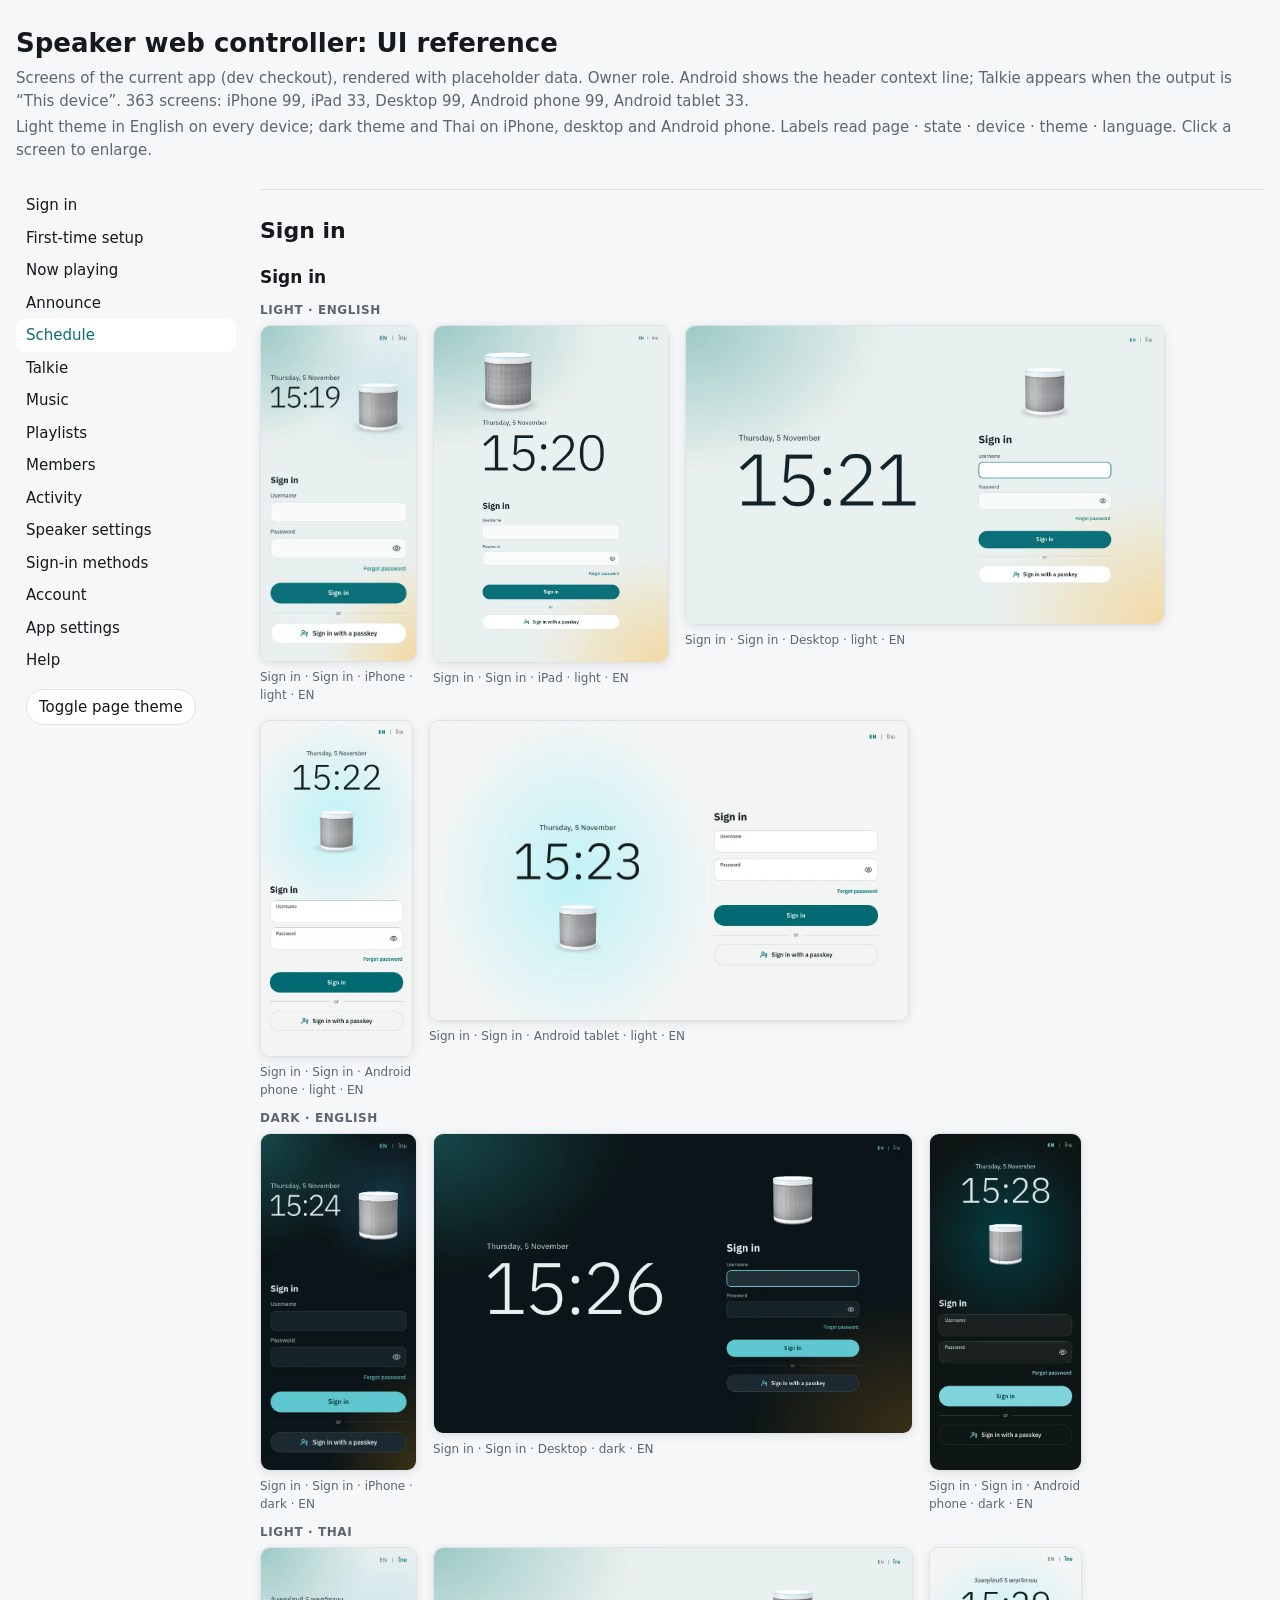
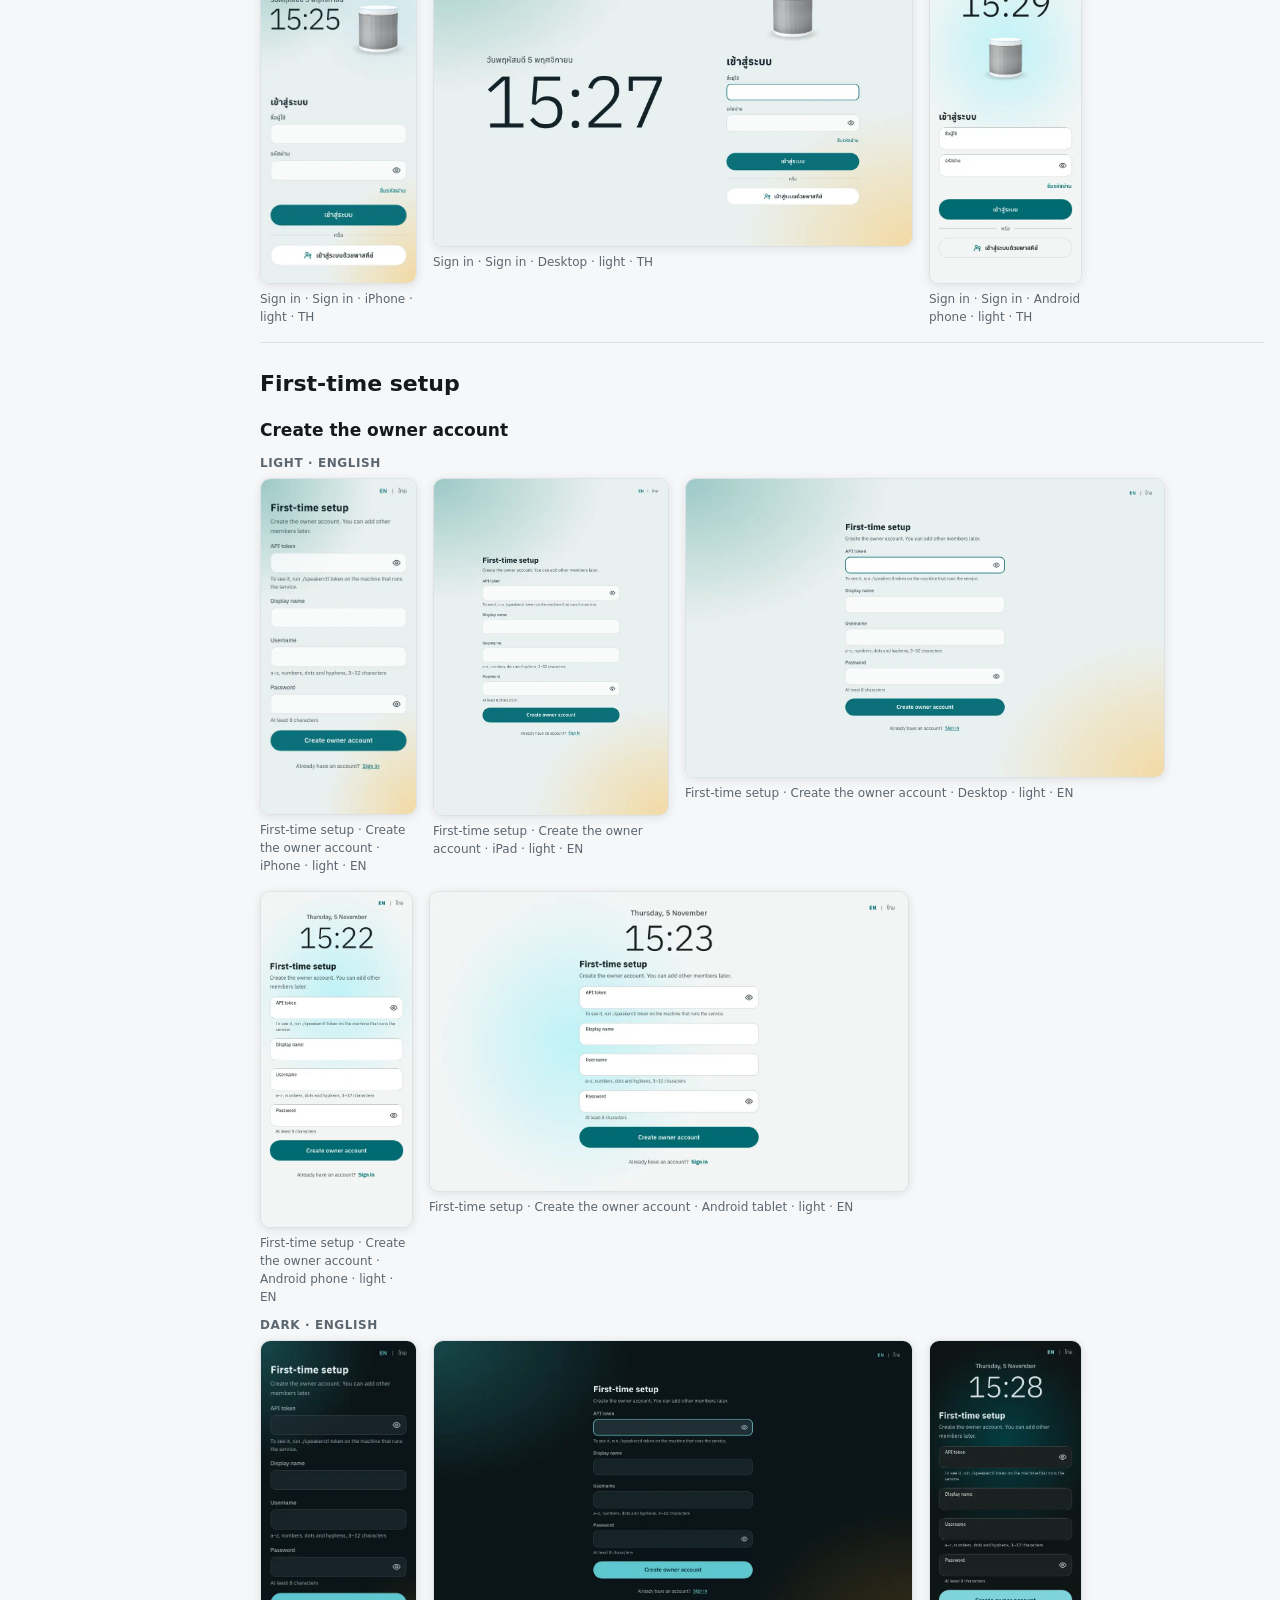
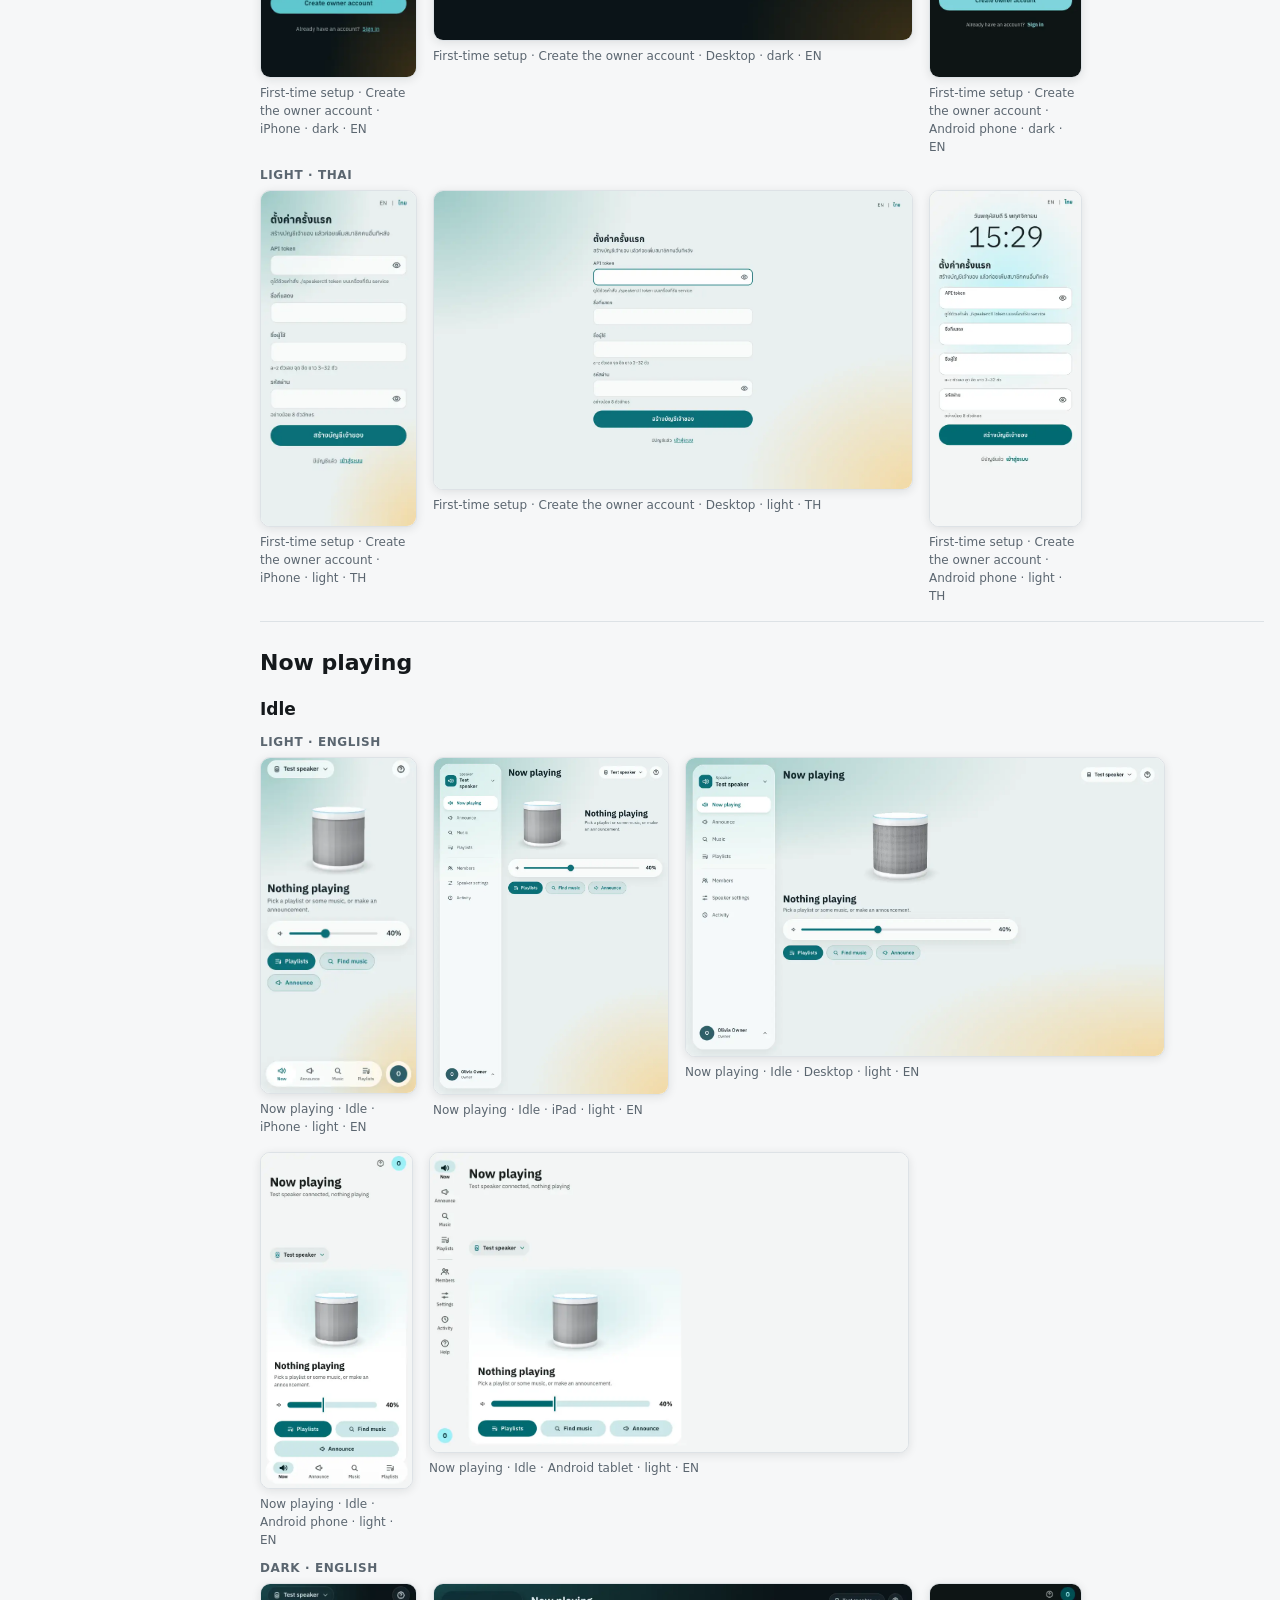
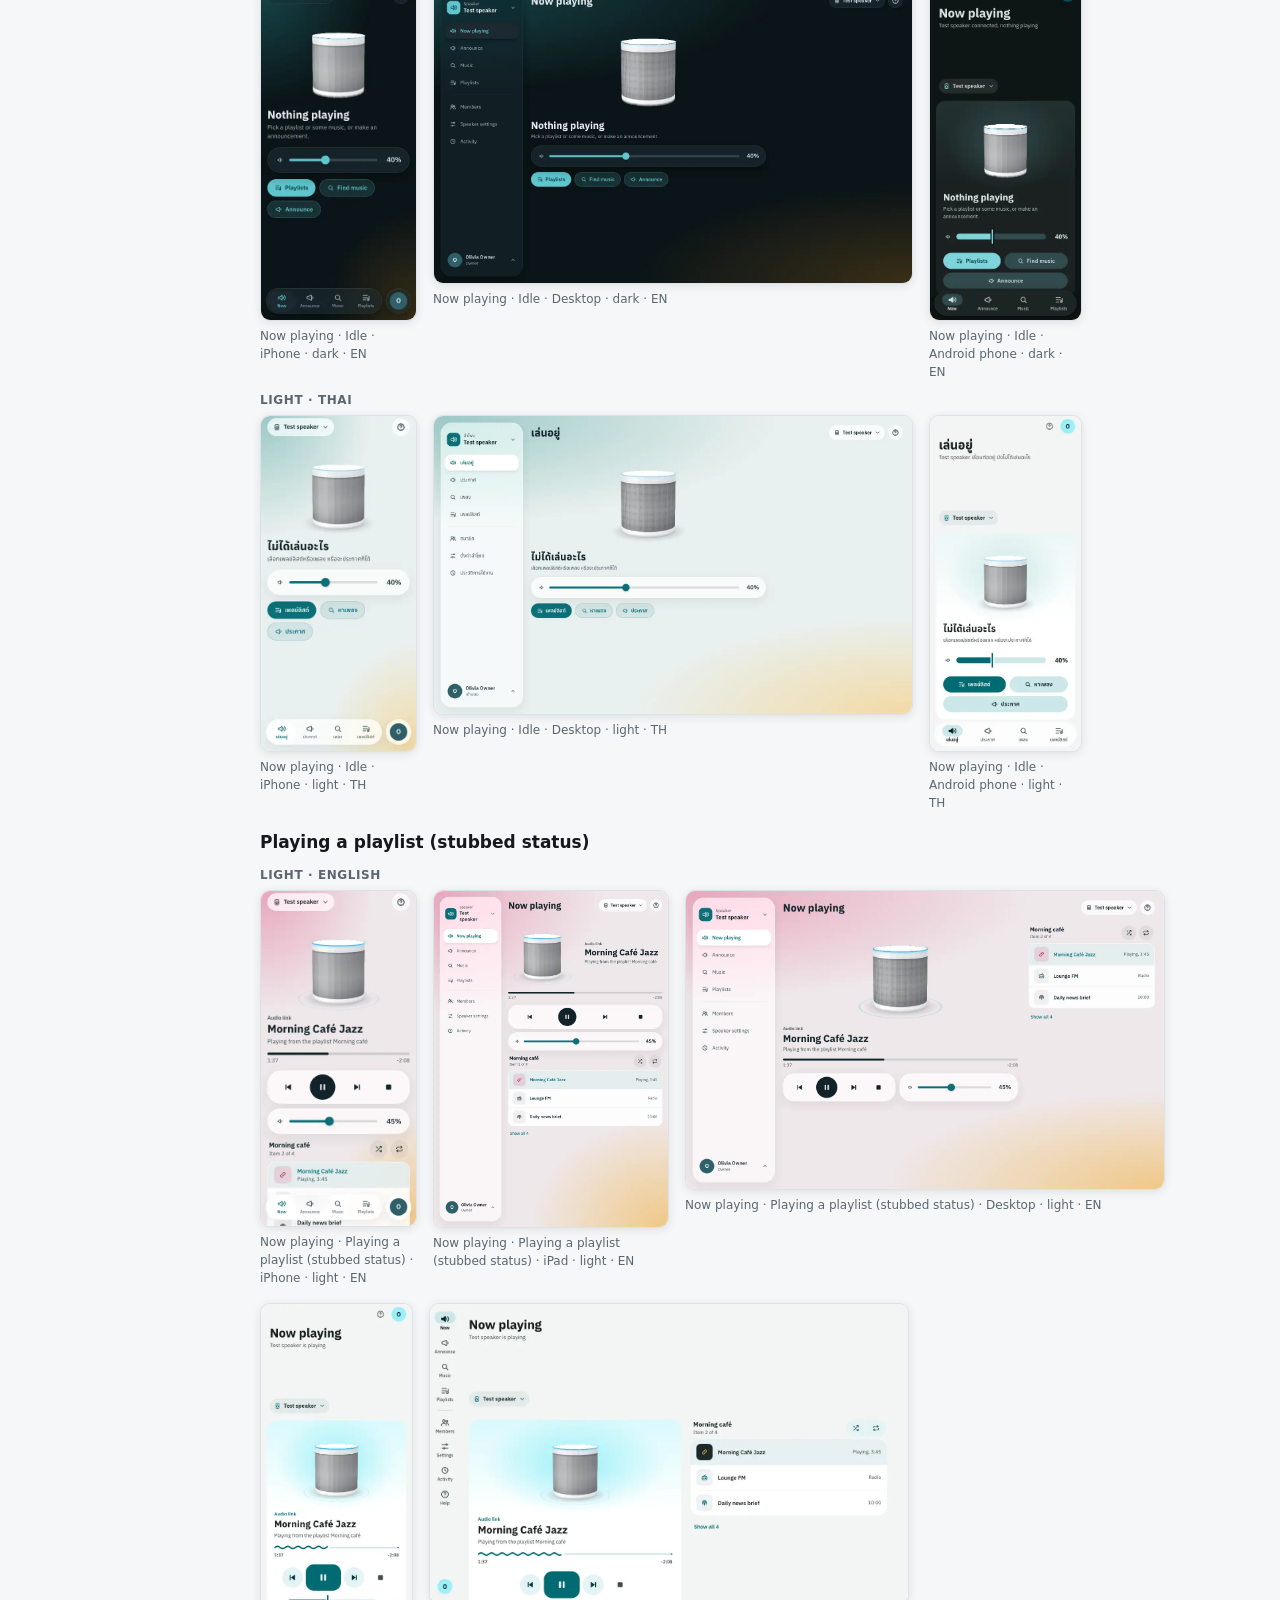
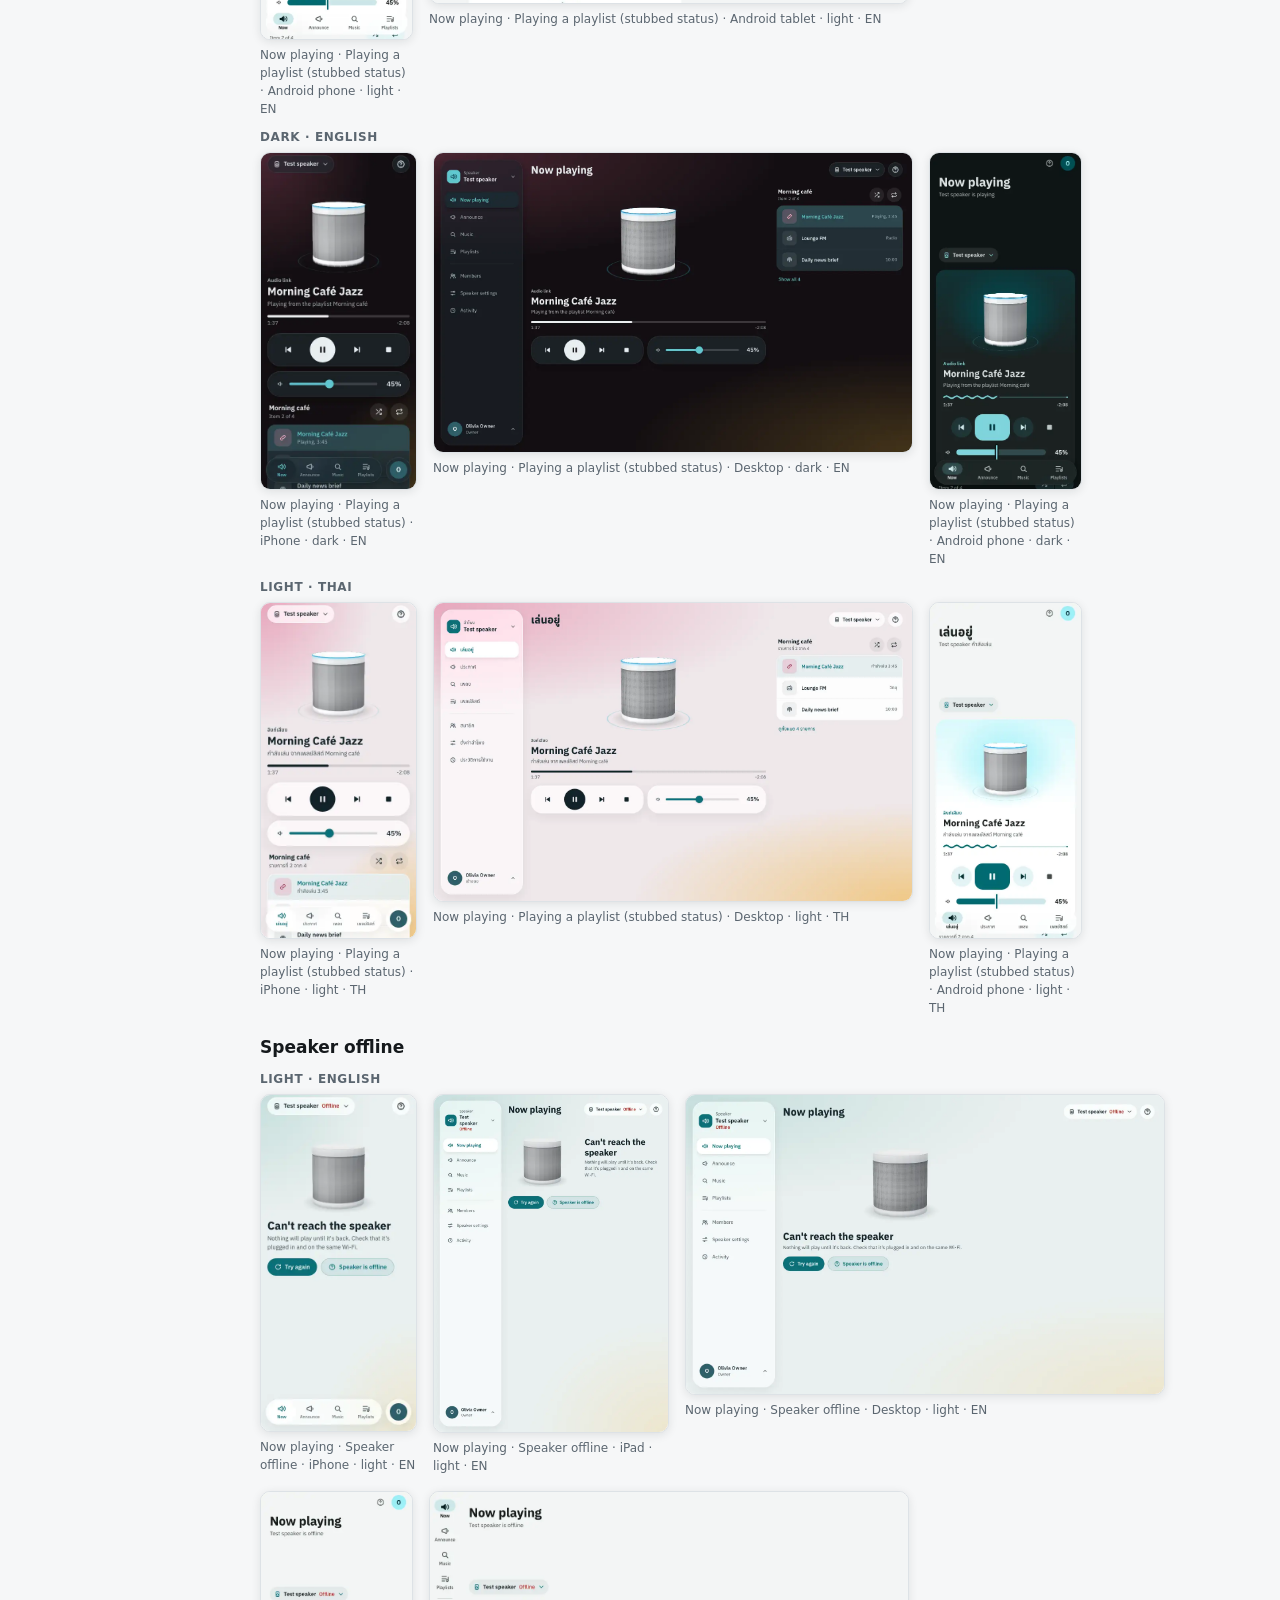
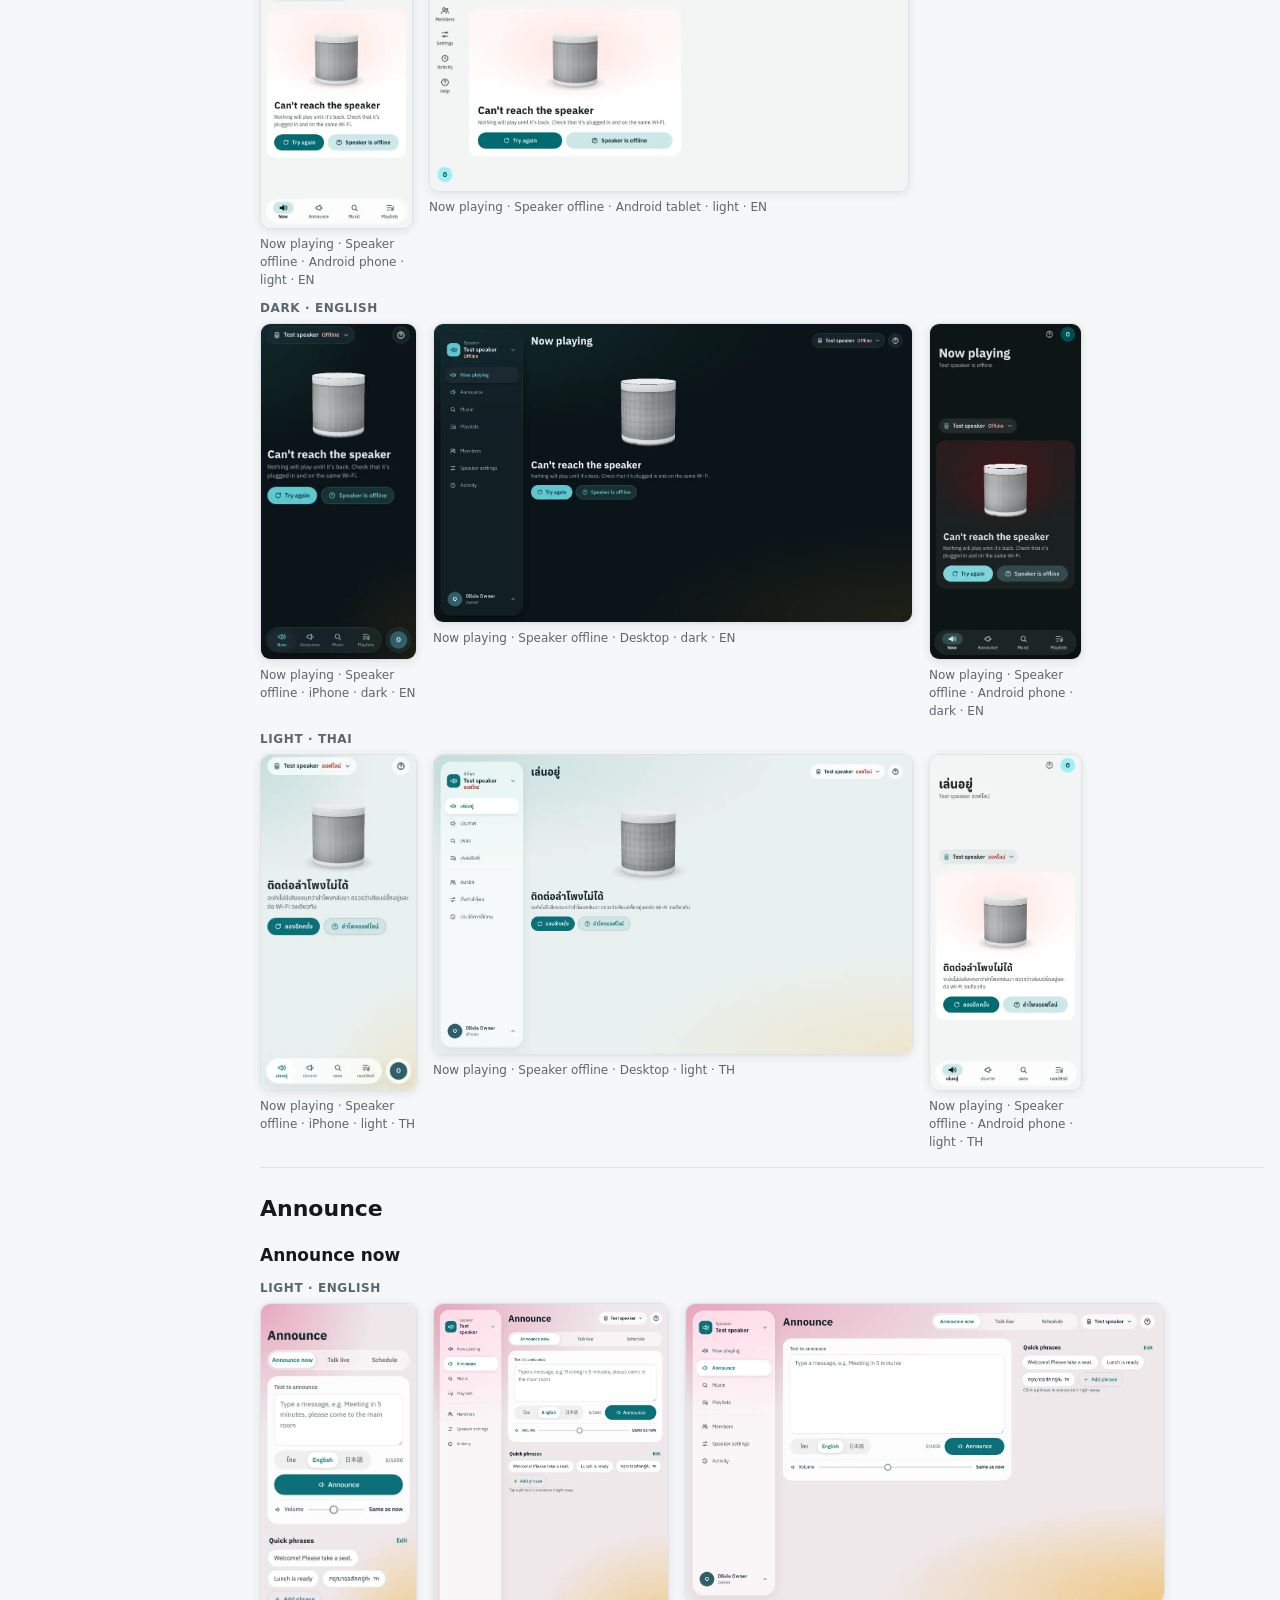
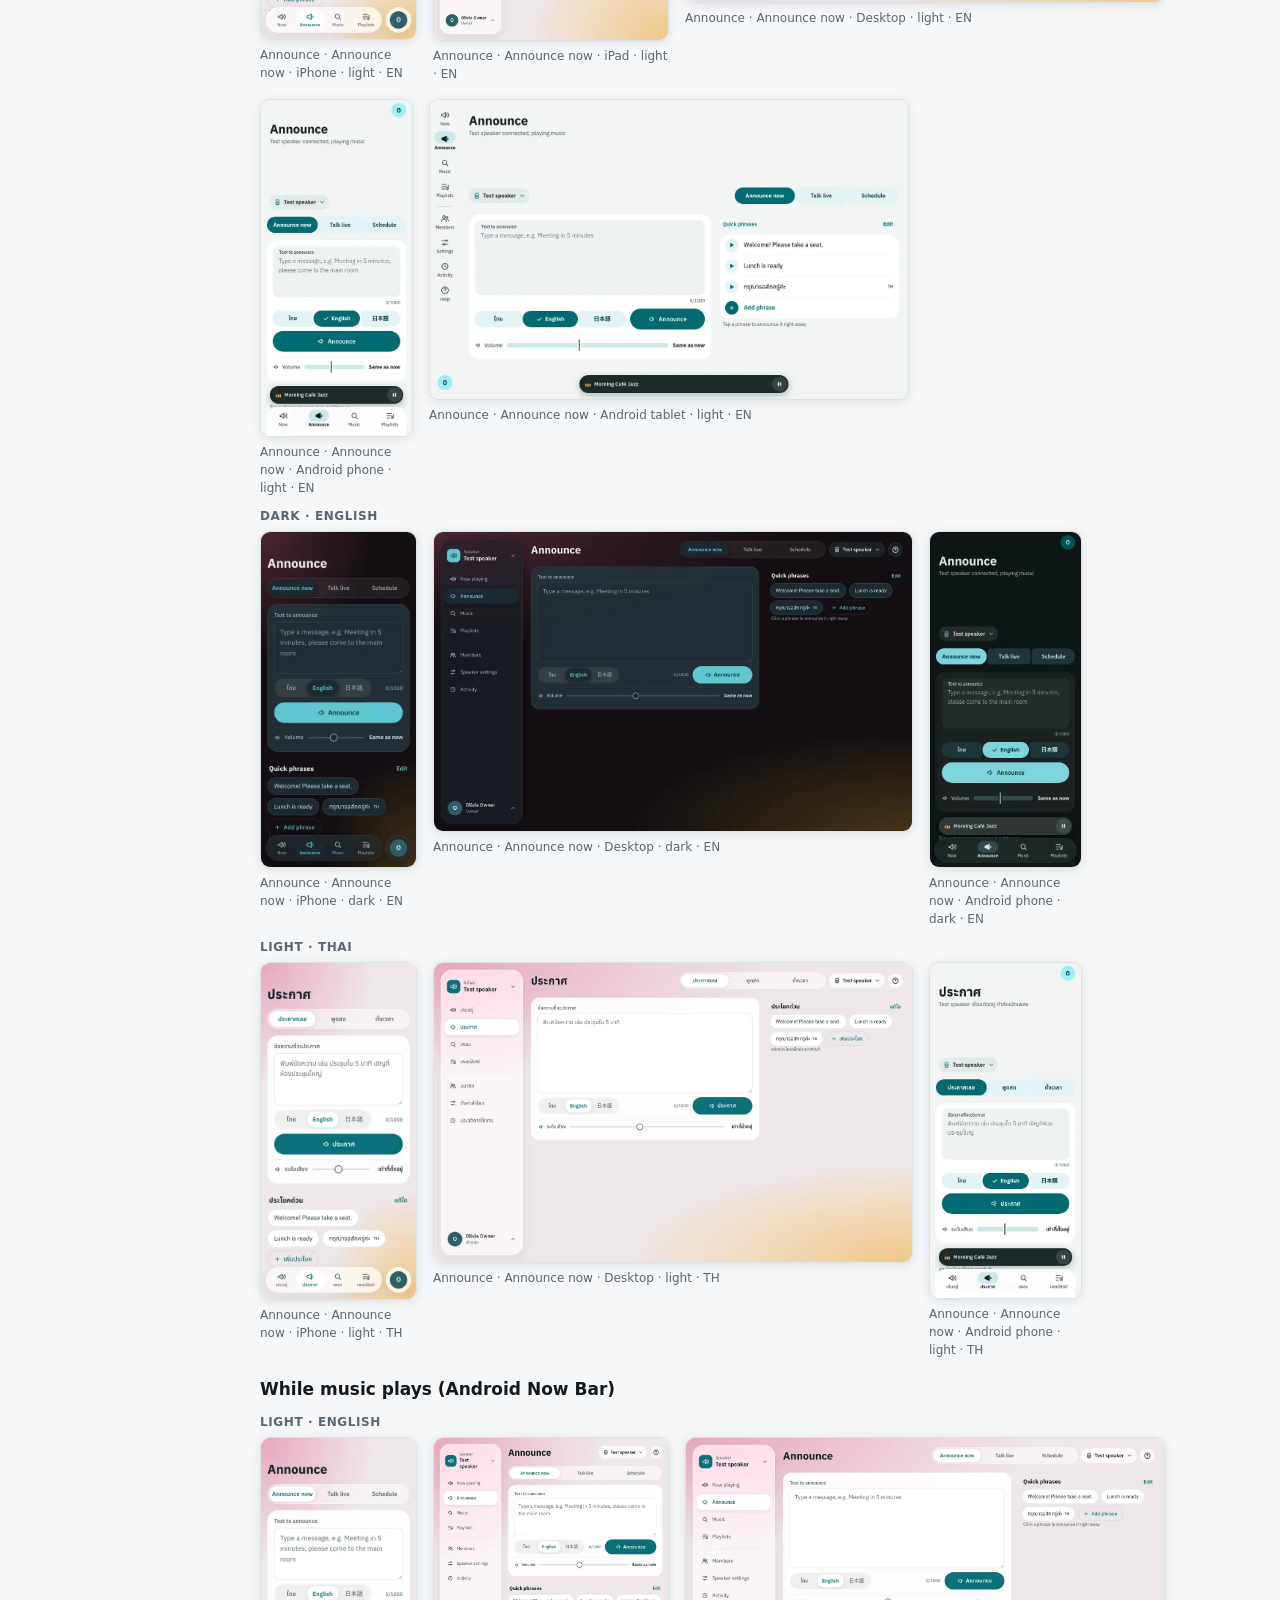
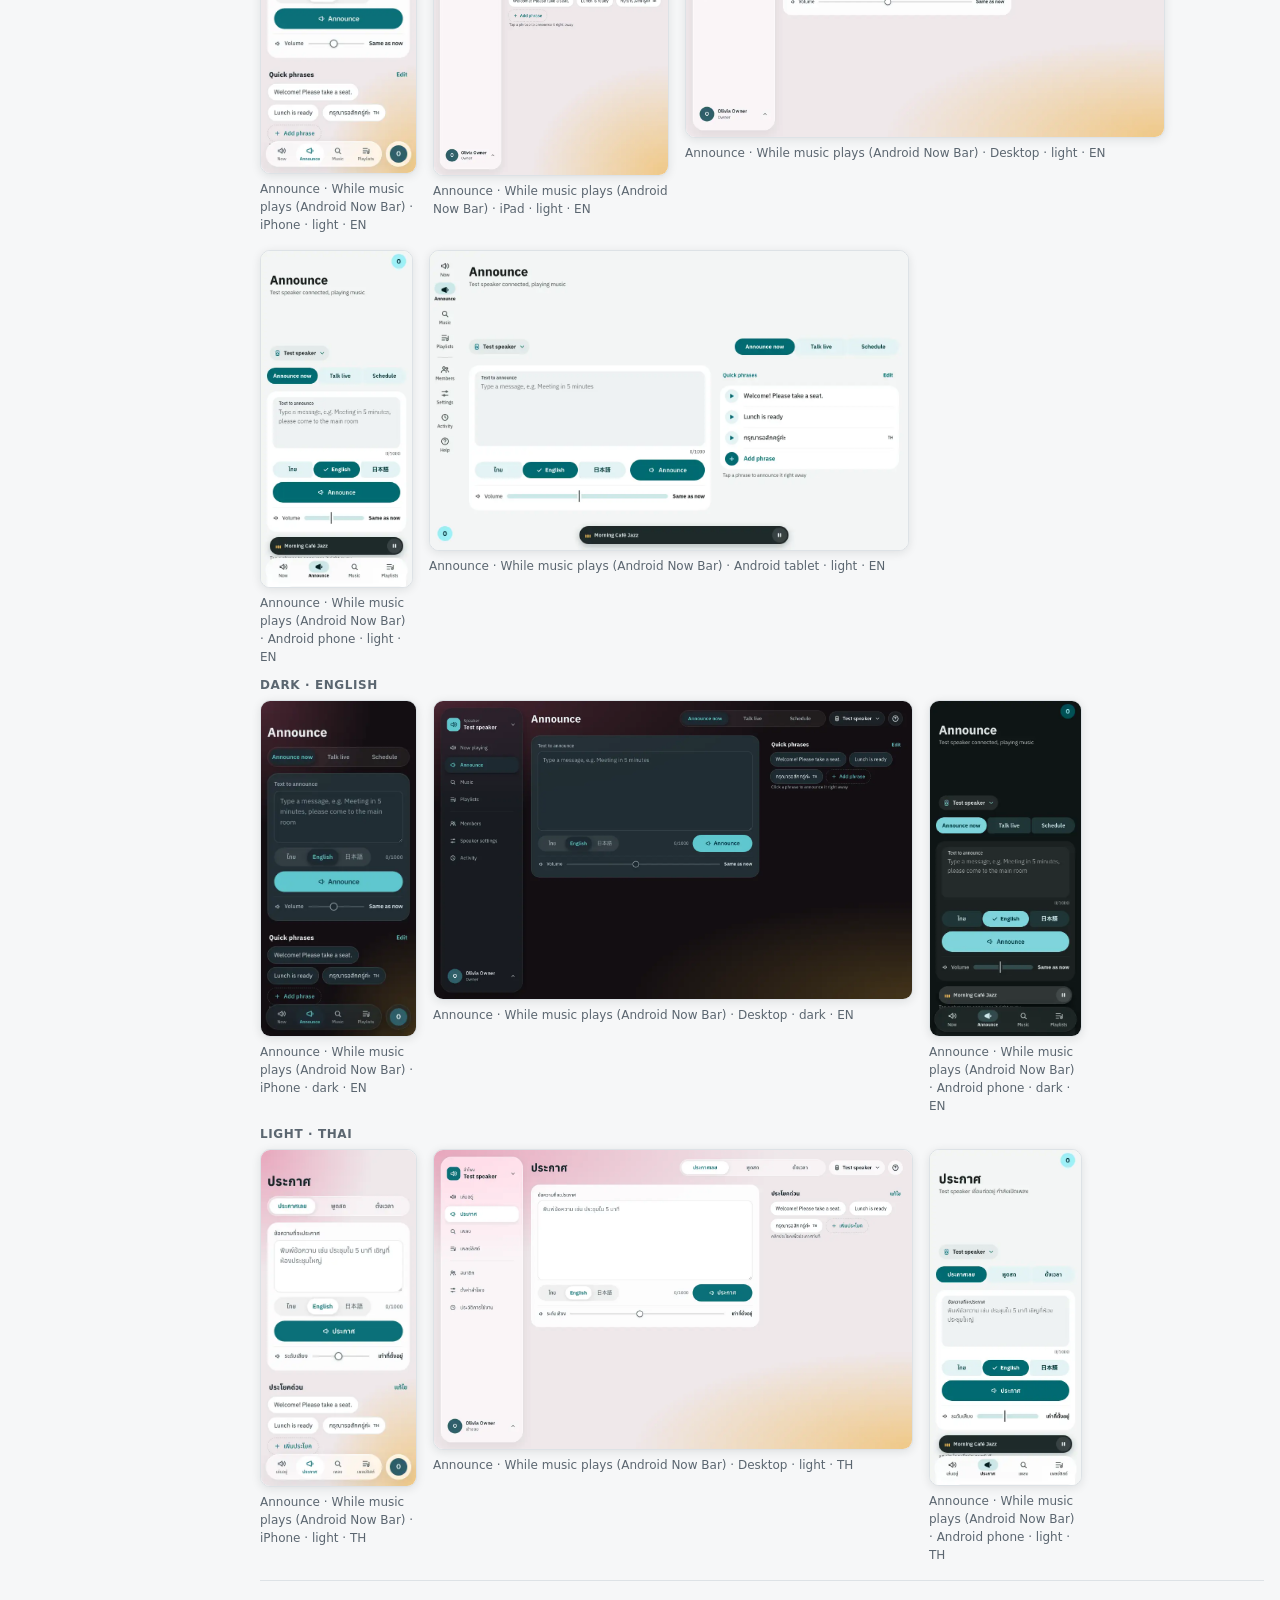
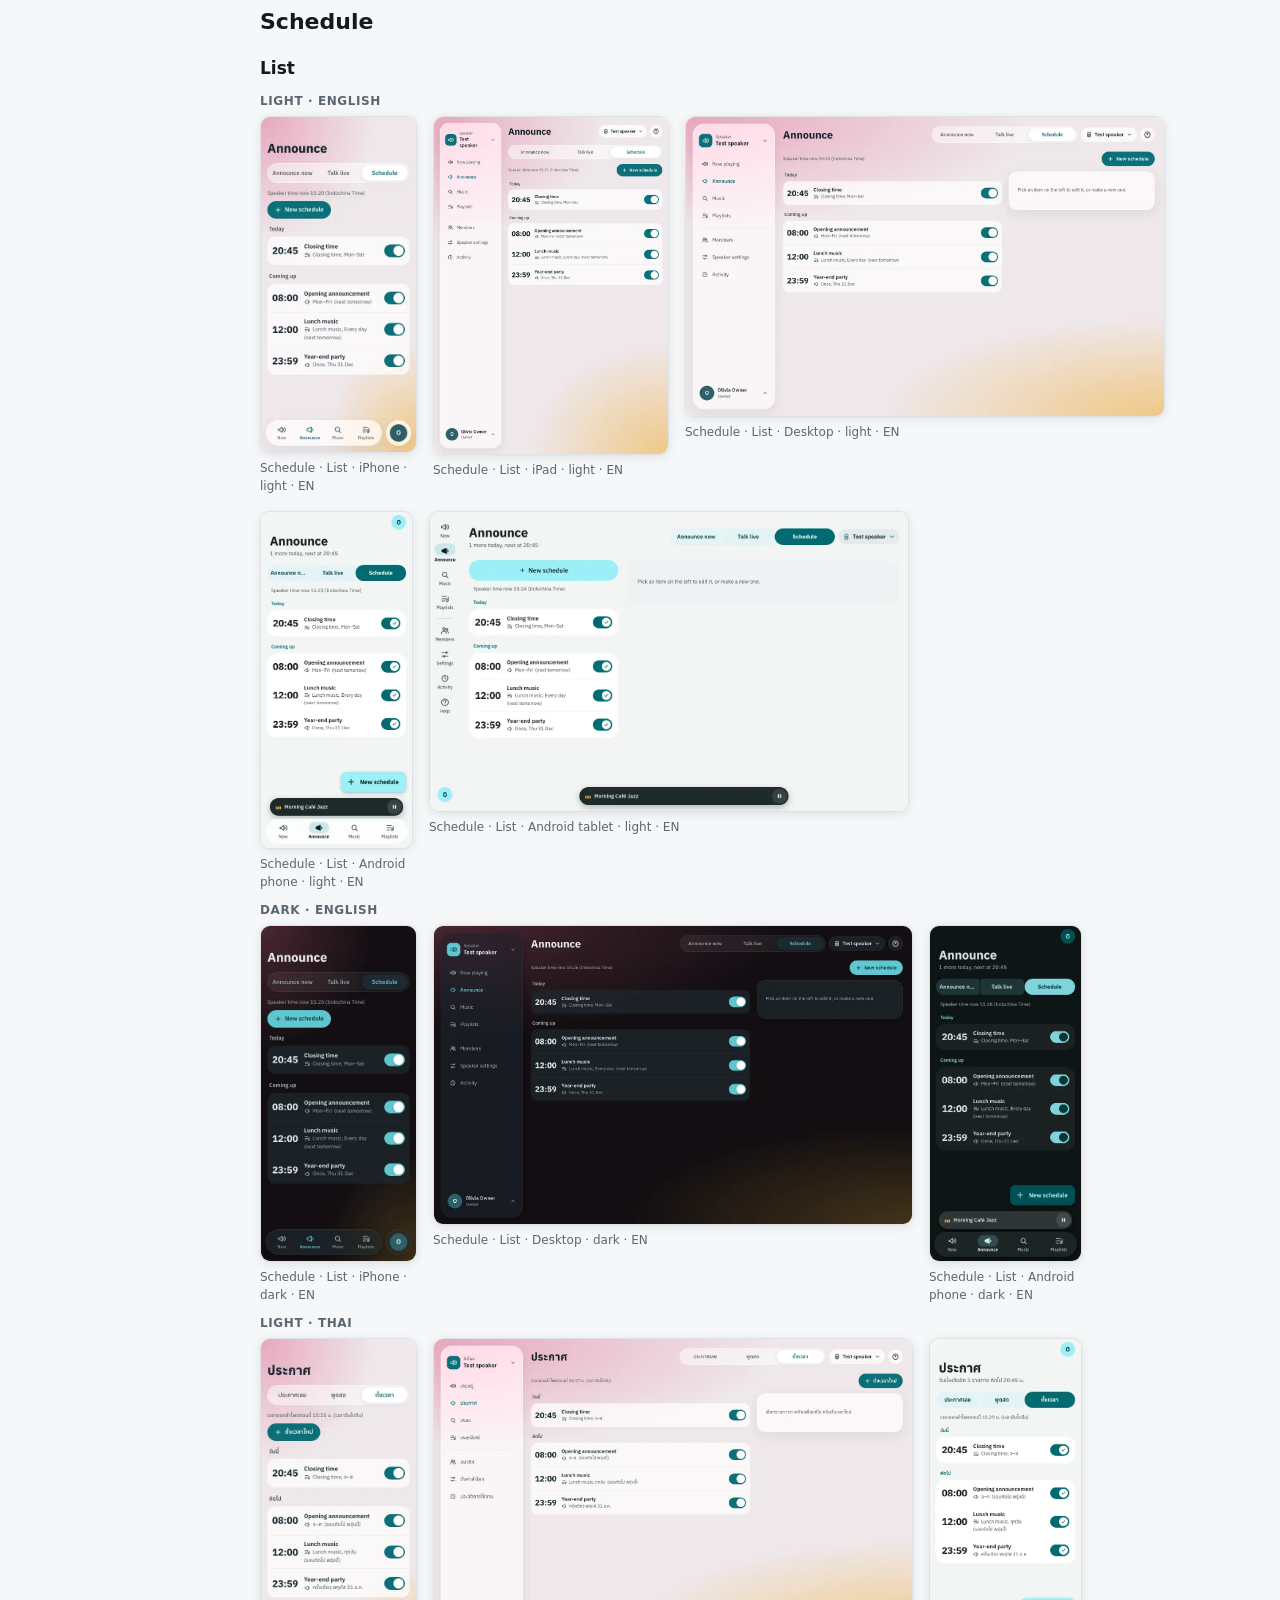
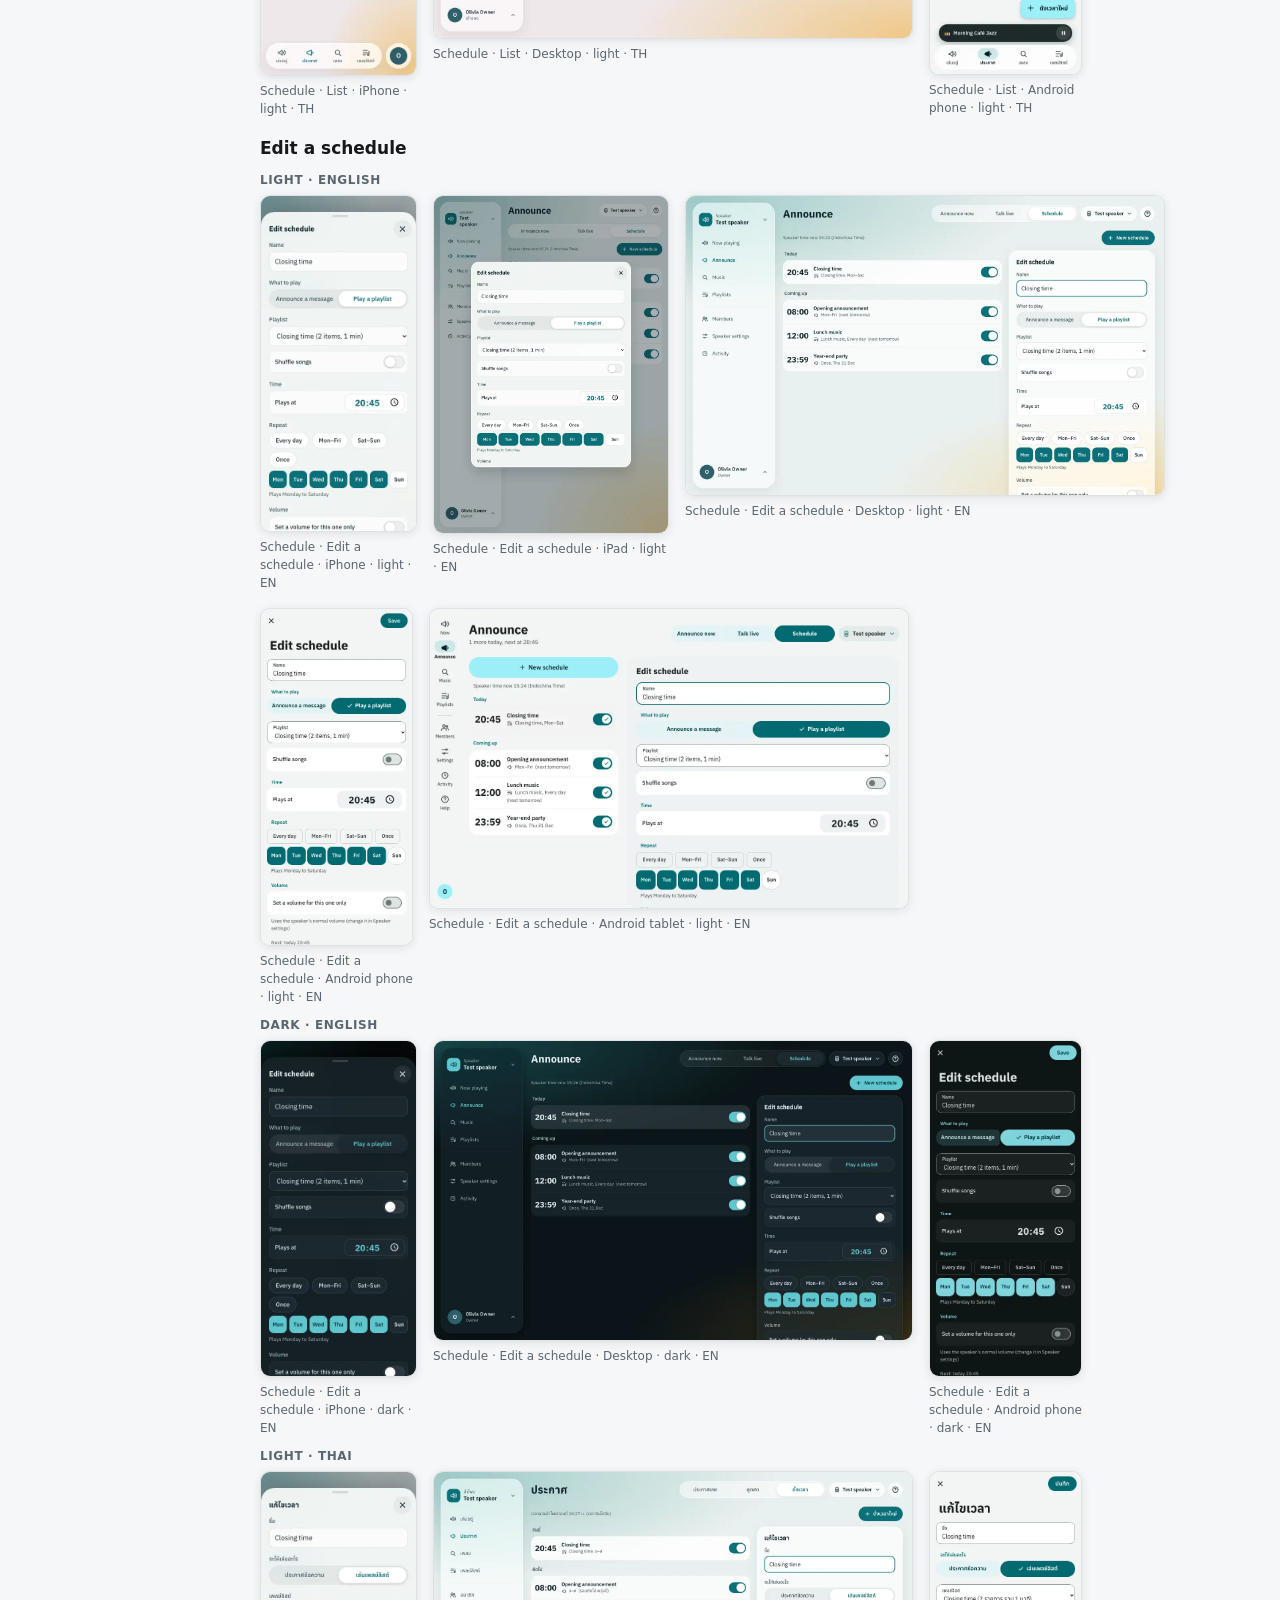
